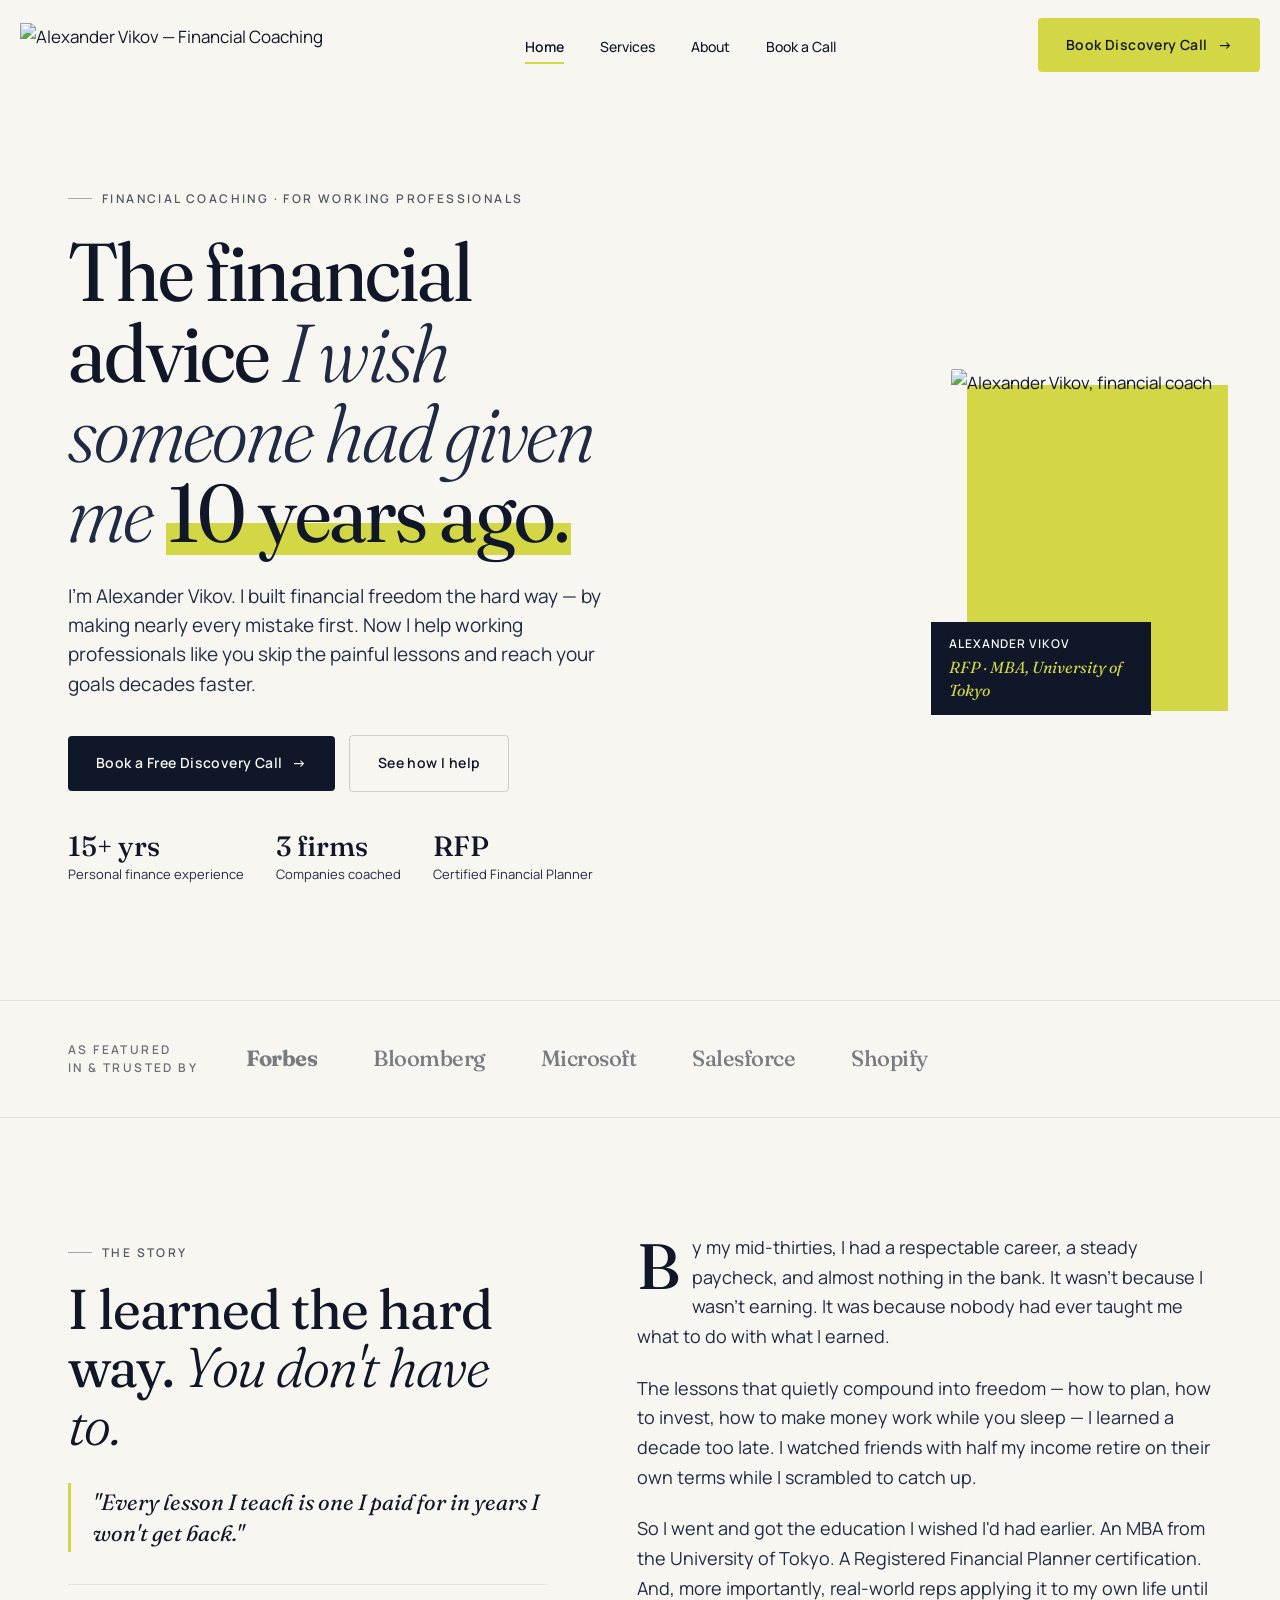
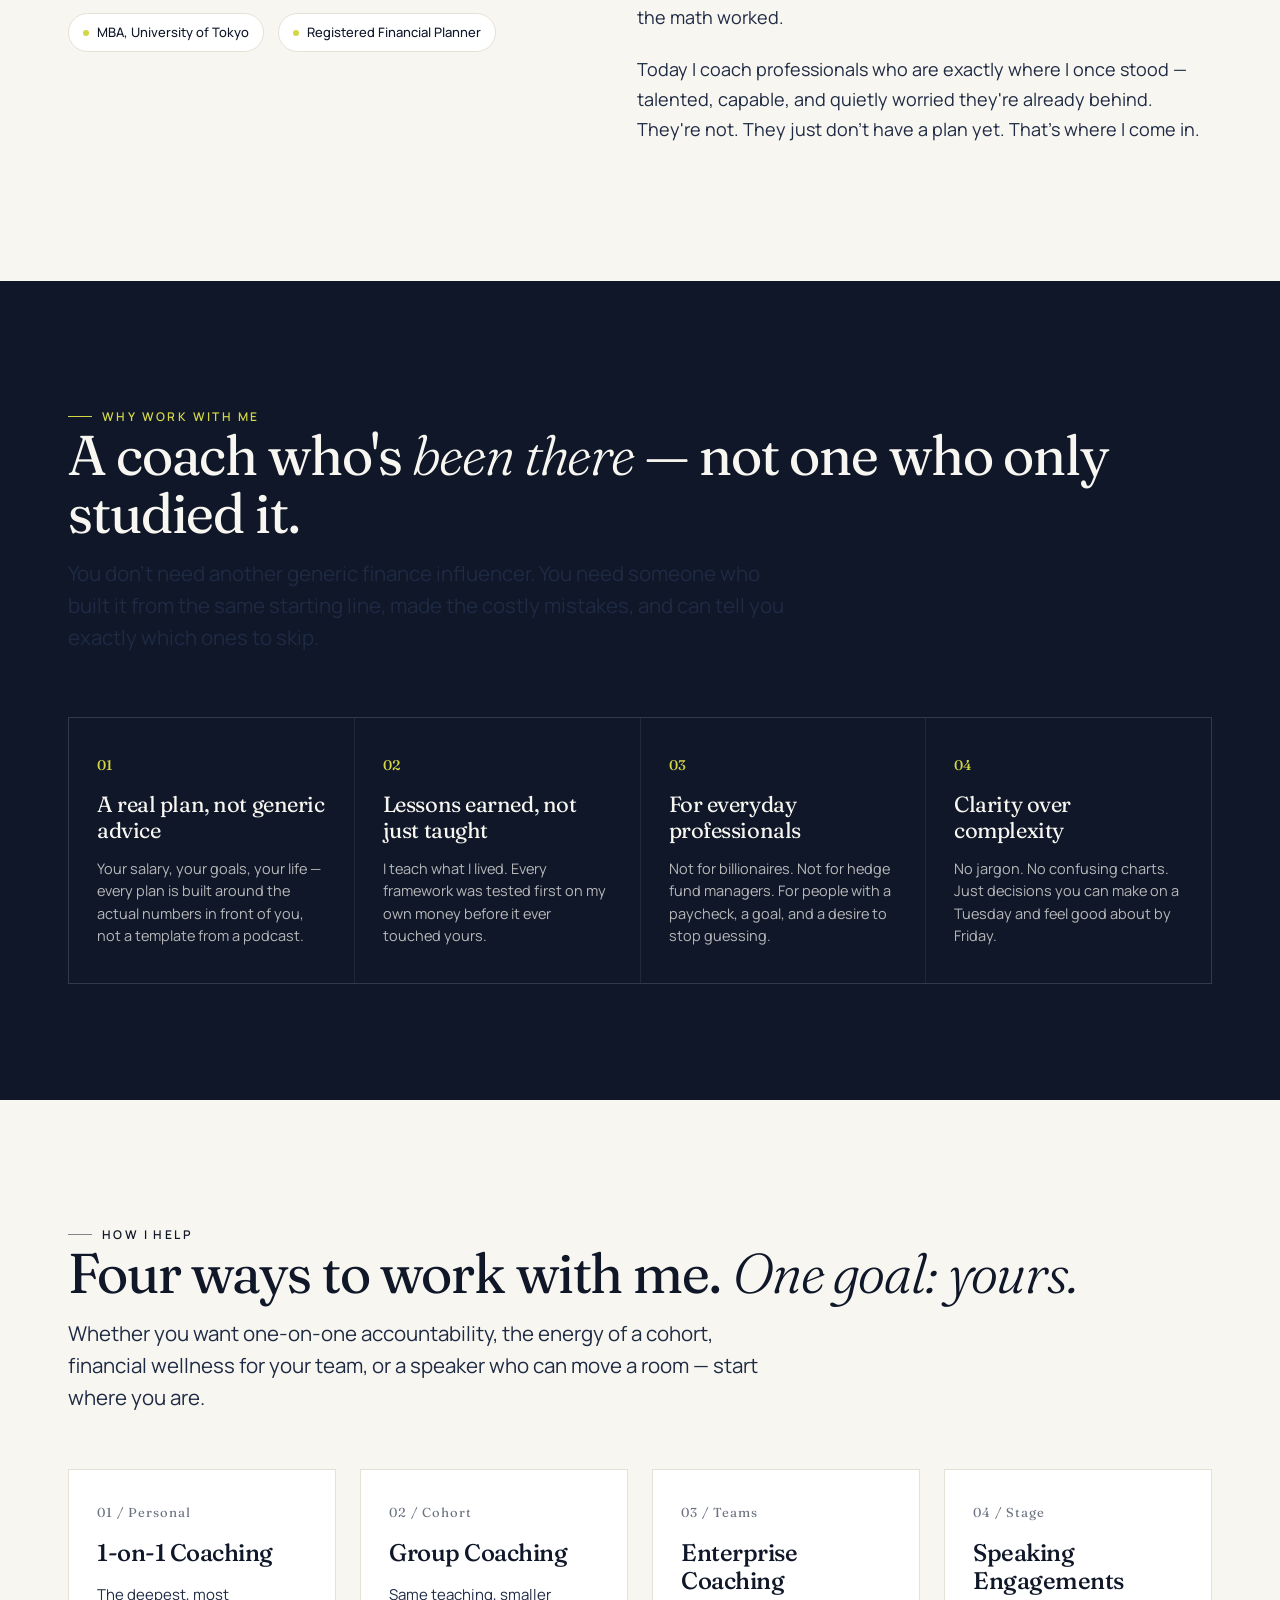
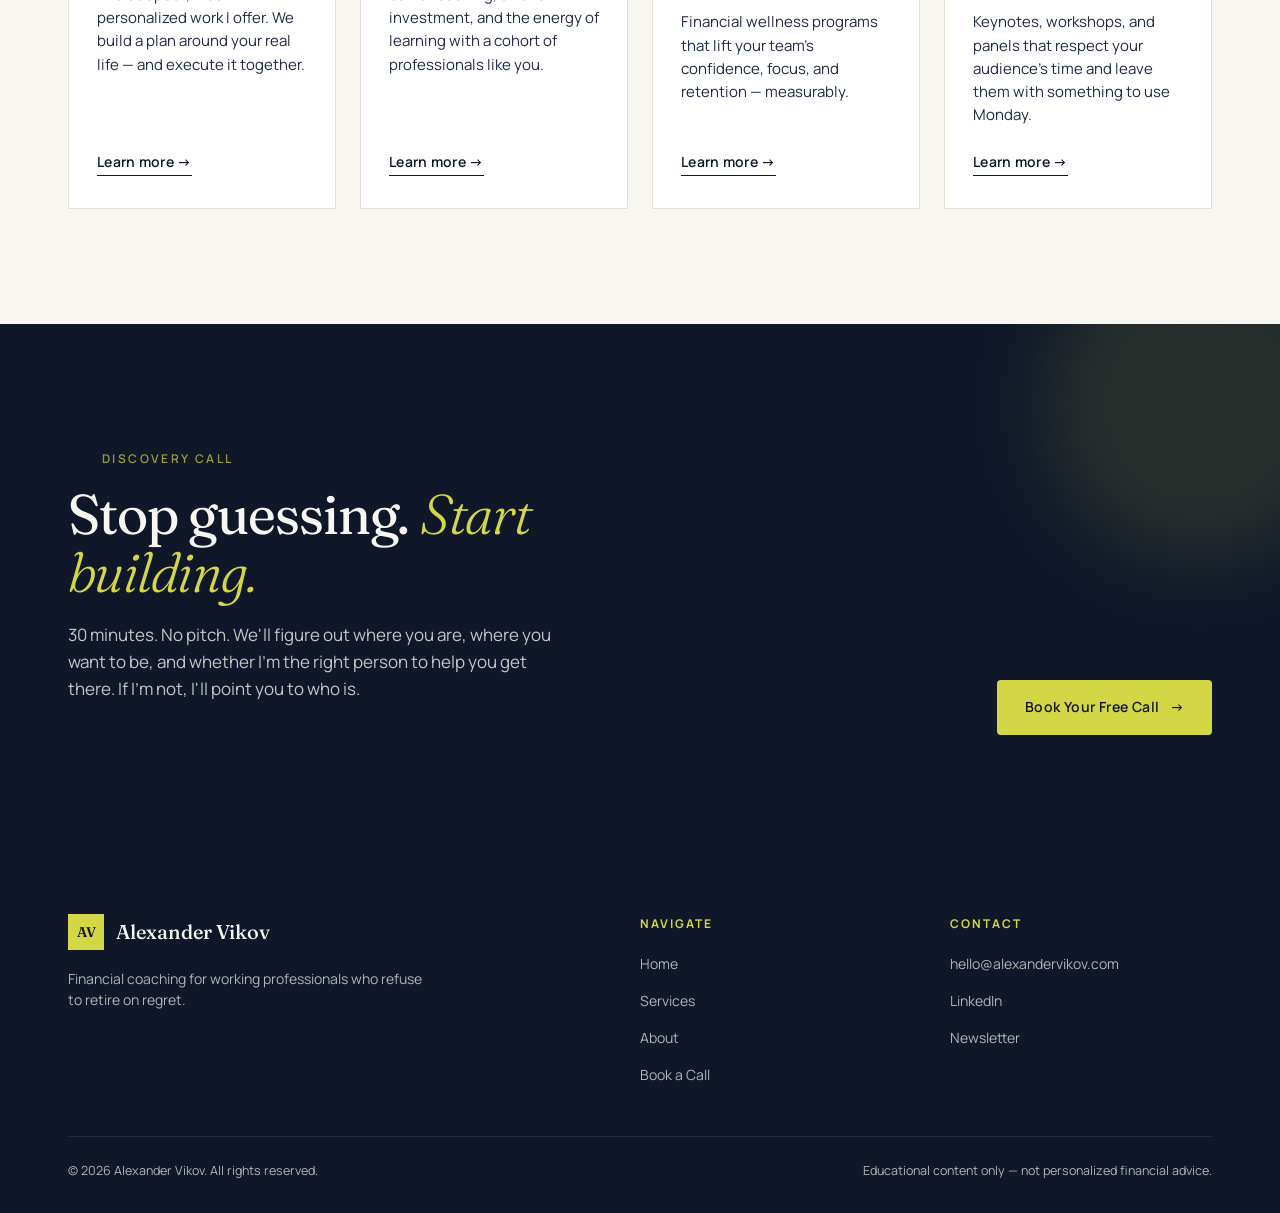
==== index.html @ a81d5850 "Added files in the repo through upload" ====
<!DOCTYPE html>
<html lang="en">
<head>
<meta charset="UTF-8" />
<meta name="viewport" content="width=device-width, initial-scale=1.0" />
<title>Alexander Vikov — Financial Coaching for Working Professionals</title>
<meta name="description" content="The financial advice you wish someone had given you 10 years ago. I help working professionals stop guessing and start building real financial freedom." />

<!-- Fonts: Fraunces (display) + Manrope (body) — distinctive, not Inter -->
<link rel="preconnect" href="https://fonts.googleapis.com" />
<link rel="preconnect" href="https://fonts.gstatic.com" crossorigin />
<link href="https://fonts.googleapis.com/css2?family=Fraunces:ital,opsz,wght,SOFT,WONK@0,9..144,300..700,30..100,0..1;1,9..144,300..700,30..100,0..1&family=Manrope:wght@400;500;600;700&display=swap" rel="stylesheet" />

<link rel="stylesheet" href="styles.css">
<link rel="icon" href="assets/logo.svg" type="image/svg+xml" />
</head>
<body>

<!-- ===================== NAV ===================== -->
<header class="nav">
  <div class="container nav-inner">
    <a href="index.html" aria-label="Alexander Vikov — Home">
      <img src="assets/logo.svg" alt="Alexander Vikov — Financial Coaching" class="nav-logo" />
    </a>
    <nav>
      <ul class="nav-links" id="nav-links">
        <li><a href="index.html">Home</a></li>
        <li><a href="services.html">Services</a></li>
        <li><a href="index.html#story">About</a></li>
        <li><a href="booking.html">Book a Call</a></li>
      </ul>
    </nav>
    <div class="nav-cta">
      <a href="booking.html" class="btn btn-lime">Book Discovery Call <span class="btn-arrow">→</span></a>
      <button class="nav-toggle btn-toggle" aria-label="Toggle menu" aria-expanded="false" aria-controls="nav-links">
        <span></span><span></span><span></span>
      </button>
    </div>
  </div>
</header>

<!-- ===================== HERO ===================== -->
<section class="hero">
  <div class="container">
    <div class="hero-grid">
      <div class="hero-text reveal">
        <span class="eyebrow hero-eyebrow">Financial Coaching · For Working Professionals</span>
        <h1 class="hero-headline">
          The financial advice <em>I wish someone had given me</em> <span class="highlight">10&nbsp;years ago.</span>
        </h1>
        <p class="hero-sub">
          I'm Alexander Vikov. I built financial freedom the hard way — by making nearly every mistake first. Now I help working professionals like you skip the painful lessons and reach your goals decades faster.
        </p>
        <div class="hero-actions">
          <a href="booking.html" class="btn btn-primary">Book a Free Discovery Call <span class="btn-arrow">→</span></a>
          <a href="services.html" class="btn btn-ghost">See how I help</a>
        </div>
        <div class="hero-meta">
          <div><strong>15+ yrs</strong>Personal finance experience</div>
          <div><strong>3 firms</strong>Companies coached</div>
          <div><strong>RFP</strong>Certified Financial Planner</div>
        </div>
      </div>

      <div class="hero-photo-wrap reveal">
        <img class="hero-photo"
             src="https://images.unsplash.com/photo-1560250097-0b93528c311a?auto=format&fit=crop&w=900&q=80"
             alt="Alexander Vikov, financial coach"
             loading="eager"
             onerror="this.onerror=null;this.src='https://images.unsplash.com/photo-1507003211169-0a1dd7228f2d?auto=format&fit=crop&w=900&q=80'" />
        <div class="hero-photo-tag">
          Alexander Vikov
          <em>RFP · MBA, University of Tokyo</em>
        </div>
      </div>
    </div>
  </div>
</section>

<!-- ===================== AS FEATURED IN ===================== -->
<section class="featured" aria-label="Featured in and trusted by">
  <div class="container featured-inner">
    <div class="featured-label">As featured<br/>in &amp; trusted by</div>
    <div class="featured-logos">
      <span class="featured-logo bold">Forbes</span>
      <span class="featured-logo">Bloomberg</span>
      <span class="featured-logo">Microsoft</span>
      <span class="featured-logo">Salesforce</span>
      <span class="featured-logo">Shopify</span>
    </div>
  </div>
</section>

<!-- ===================== STORY ===================== -->
<section class="story" id="story">
  <div class="container story-grid">
    <aside class="story-aside reveal">
      <span class="eyebrow">The Story</span>
      <h2>I learned the hard way. <em class="italic-accent">You don't have to.</em></h2>
      <blockquote class="pull-quote">
        "Every lesson I teach is one I paid for in years I won't get back."
      </blockquote>
      <div class="credentials">
        <span class="cred-pill">MBA, University of Tokyo</span>
        <span class="cred-pill">Registered Financial Planner</span>
      </div>
    </aside>

    <div class="story-body reveal">
      <p>
        By my mid-thirties, I had a respectable career, a steady paycheck, and almost nothing in the bank. It wasn't because I wasn't earning. It was because nobody had ever taught me what to do with what I earned.
      </p>
      <p>
        The lessons that quietly compound into freedom — how to plan, how to invest, how to make money work while you sleep — I learned a decade too late. I watched friends with half my income retire on their own terms while I scrambled to catch up.
      </p>
      <p>
        So I went and got the education I wished I'd had earlier. An MBA from the University of Tokyo. A Registered Financial Planner certification. And, more importantly, real-world reps applying it to my own life until the math worked.
      </p>
      <p>
        Today I coach professionals who are exactly where I once stood — talented, capable, and quietly worried they're already behind. They're not. They just don't have a plan yet. That's where I come in.
      </p>
    </div>
  </div>
</section>

<!-- ===================== VALUE PILLARS ===================== -->
<section class="pillars">
  <div class="container">
    <span class="eyebrow reveal">Why work with me</span>
    <h2 class="reveal">A coach who's <em class="italic-accent">been there</em> — not one who only studied it.</h2>
    <p class="lead pillars-intro reveal">
      You don't need another generic finance influencer. You need someone who built it from the same starting line, made the costly mistakes, and can tell you exactly which ones to skip.
    </p>

    <div class="pillars-grid reveal">
      <div class="pillar">
        <span class="pillar-num">01</span>
        <h4>A real plan, not generic advice</h4>
        <p>Your salary, your goals, your life — every plan is built around the actual numbers in front of you, not a template from a podcast.</p>
      </div>
      <div class="pillar">
        <span class="pillar-num">02</span>
        <h4>Lessons earned, not just taught</h4>
        <p>I teach what I lived. Every framework was tested first on my own money before it ever touched yours.</p>
      </div>
      <div class="pillar">
        <span class="pillar-num">03</span>
        <h4>For everyday professionals</h4>
        <p>Not for billionaires. Not for hedge fund managers. For people with a paycheck, a goal, and a desire to stop guessing.</p>
      </div>
      <div class="pillar">
        <span class="pillar-num">04</span>
        <h4>Clarity over complexity</h4>
        <p>No jargon. No confusing charts. Just decisions you can make on a Tuesday and feel good about by Friday.</p>
      </div>
    </div>
  </div>
</section>

<!-- ===================== SERVICES PREVIEW ===================== -->
<section class="services-preview">
  <div class="container">
    <span class="eyebrow reveal">How I help</span>
    <h2 class="reveal">Four ways to work with me. <em class="italic-accent">One goal: yours.</em></h2>
    <p class="lead services-preview-intro reveal">
      Whether you want one-on-one accountability, the energy of a cohort, financial wellness for your team, or a speaker who can move a room — start where you are.
    </p>

    <div class="svc-grid">
      <article class="svc-card reveal">
        <span class="svc-card-num">01 / Personal</span>
        <h3>1-on-1 Coaching</h3>
        <p>The deepest, most personalized work I offer. We build a plan around your real life — and execute it together.</p>
        <a href="services.html#one-on-one" class="text-link">Learn more →</a>
      </article>
      <article class="svc-card reveal">
        <span class="svc-card-num">02 / Cohort</span>
        <h3>Group Coaching</h3>
        <p>Same teaching, smaller investment, and the energy of learning with a cohort of professionals like you.</p>
        <a href="services.html#group" class="text-link">Learn more →</a>
      </article>
      <article class="svc-card reveal">
        <span class="svc-card-num">03 / Teams</span>
        <h3>Enterprise Coaching</h3>
        <p>Financial wellness programs that lift your team's confidence, focus, and retention — measurably.</p>
        <a href="services.html#enterprise" class="text-link">Learn more →</a>
      </article>
      <article class="svc-card reveal">
        <span class="svc-card-num">04 / Stage</span>
        <h3>Speaking Engagements</h3>
        <p>Keynotes, workshops, and panels that respect your audience's time and leave them with something to use Monday.</p>
        <a href="services.html#speaking" class="text-link">Learn more →</a>
      </article>
    </div>
  </div>
</section>

<!-- ===================== FINAL CTA ===================== -->
<section class="cta-band">
  <div class="container cta-band-inner reveal">
    <div>
      <span class="eyebrow" style="color: var(--color-lime);">Discovery Call</span>
      <h2 style="margin-top: 16px;">Stop guessing. <em>Start building.</em></h2>
      <p>30 minutes. No pitch. We'll figure out where you are, where you want to be, and whether I'm the right person to help you get there. If I'm not, I'll point you to who is.</p>
    </div>
    <div class="cta-band-actions">
      <a href="booking.html" class="btn btn-lime">Book Your Free Call <span class="btn-arrow">→</span></a>
    </div>
  </div>
</section>

<!-- ===================== FOOTER ===================== -->
<footer class="footer">
  <div class="container">
    <div class="footer-grid">
      <div class="footer-brand">
        <div class="footer-logo">
          <span class="mark">AV</span>
          Alexander Vikov
        </div>
        <p>Financial coaching for working professionals who refuse to retire on regret.</p>
      </div>
      <div>
        <h5>Navigate</h5>
        <ul>
          <li><a href="index.html">Home</a></li>
          <li><a href="services.html">Services</a></li>
          <li><a href="index.html#story">About</a></li>
          <li><a href="booking.html">Book a Call</a></li>
        </ul>
      </div>
      <div>
        <h5>Contact</h5>
        <ul>
          <li><a href="mailto:hello@alexandervikov.com">hello@alexandervikov.com</a></li>
          <li><a href="#">LinkedIn</a></li>
          <li><a href="#">Newsletter</a></li>
        </ul>
      </div>
    </div>
    <div class="footer-base">
      <span>© 2026 Alexander Vikov. All rights reserved.</span>
      <span>Educational content only — not personalized financial advice.</span>
    </div>
  </div>
</footer>

<script src="script.js" defer></script>
</body>
</html>
---- styles.css ----
/* =========================================================
   ALEXANDER VIKOV — Financial Coaching
   Editorial finance journal aesthetic
   Palette: lime accent (#D3D645), deep navy (#0F1729), warm cream (#F8F6F0)
   Typography: Fraunces (display serif) + Manrope (body sans)
   ========================================================= */

:root {
  --color-lime: #D3D645;
  --color-lime-dim: #B8BB3A;
  --color-navy: #0F1729;
  --color-navy-soft: #1F2A44;
  --color-cream: #F8F6F0;
  --color-cream-dark: #EFEBE0;
  --color-white: #FFFFFF;
  --color-gray: #6B7280;
  --color-gray-light: #D1D5DB;
  --color-line: #E5E1D5;

  --font-display: 'Fraunces', 'Cormorant Garamond', Georgia, serif;
  --font-body: 'Manrope', system-ui, -apple-system, sans-serif;

  --max-width: 1240px;
  --gutter: clamp(20px, 4vw, 48px);

  --radius-sm: 4px;
  --radius-md: 8px;

  --shadow-soft: 0 1px 2px rgba(15,23,41,0.04), 0 12px 32px -12px rgba(15,23,41,0.10);
  --shadow-lift: 0 1px 2px rgba(15,23,41,0.06), 0 24px 48px -16px rgba(15,23,41,0.18);
}

* { box-sizing: border-box; margin: 0; padding: 0; }

html { scroll-behavior: smooth; -webkit-text-size-adjust: 100%; }

body {
  font-family: var(--font-body);
  background: var(--color-cream);
  color: var(--color-navy);
  font-size: 17px;
  line-height: 1.6;
  font-weight: 400;
  -webkit-font-smoothing: antialiased;
  -moz-osx-font-smoothing: grayscale;
  overflow-x: hidden;
}

img, svg { display: block; max-width: 100%; height: auto; }

a { color: inherit; text-decoration: none; }

button { font-family: inherit; cursor: pointer; border: none; background: none; }

/* ----- Typography utilities ----- */

.eyebrow {
  font-family: var(--font-body);
  font-size: 12px;
  font-weight: 600;
  letter-spacing: 2.4px;
  text-transform: uppercase;
  color: var(--color-navy);
  opacity: 0.7;
  display: inline-flex;
  align-items: center;
  gap: 10px;
}
.eyebrow::before {
  content: '';
  width: 24px;
  height: 1px;
  background: var(--color-navy);
  opacity: 0.5;
}

h1, h2, h3, h4 {
  font-family: var(--font-display);
  font-weight: 400;
  letter-spacing: -0.02em;
  line-height: 1.05;
  color: var(--color-navy);
  font-variation-settings: "SOFT" 30, "WONK" 0;
}

h1 { font-size: clamp(40px, 6.4vw, 86px); line-height: 0.98; }
h2 { font-size: clamp(32px, 4.8vw, 56px); line-height: 1.04; }
h3 { font-size: clamp(22px, 2.4vw, 30px); line-height: 1.15; }
h4 { font-size: 19px; line-height: 1.25; }

.italic-accent { font-style: italic; font-weight: 300; }

p.lead {
  font-size: clamp(17px, 1.6vw, 21px);
  line-height: 1.55;
  color: var(--color-navy-soft);
  max-width: 60ch;
}

/* Highlight = lime underline (hand-drawn feel) */
.highlight {
  background-image: linear-gradient(transparent 60%, var(--color-lime) 60%, var(--color-lime) 92%, transparent 92%);
  padding: 0 2px;
}

/* ----- Layout ----- */

.container {
  width: 100%;
  max-width: var(--max-width);
  margin: 0 auto;
  padding: 0 var(--gutter);
}

section { padding: clamp(64px, 9vw, 120px) 0; }

/* ----- Buttons ----- */

.btn {
  display: inline-flex;
  align-items: center;
  gap: 10px;
  padding: 16px 28px;
  font-family: var(--font-body);
  font-size: 14px;
  font-weight: 600;
  letter-spacing: 0.4px;
  border-radius: var(--radius-sm);
  transition: transform 0.18s ease, background 0.18s ease, color 0.18s ease, box-shadow 0.18s ease;
  white-space: nowrap;
}
.btn:hover { transform: translateY(-2px); }
.btn:active { transform: translateY(0); }

.btn-primary {
  background: var(--color-navy);
  color: var(--color-cream);
}
.btn-primary:hover {
  background: var(--color-navy-soft);
  box-shadow: var(--shadow-lift);
}

.btn-lime {
  background: var(--color-lime);
  color: var(--color-navy);
}
.btn-lime:hover { background: var(--color-lime-dim); box-shadow: var(--shadow-lift); }

.btn-ghost {
  background: transparent;
  color: var(--color-navy);
  border: 1px solid rgba(15,23,41,0.18);
}
.btn-ghost:hover { background: var(--color-navy); color: var(--color-cream); border-color: var(--color-navy); }

.btn-arrow { transition: transform 0.18s ease; }
.btn:hover .btn-arrow { transform: translateX(4px); }

.text-link {
  display: inline-flex;
  align-items: center;
  gap: 6px;
  font-weight: 600;
  font-size: 14px;
  letter-spacing: 0.3px;
  border-bottom: 1px solid var(--color-navy);
  padding-bottom: 2px;
  transition: gap 0.18s ease;
}
.text-link:hover { gap: 12px; }

/* ===========================
   NAVIGATION
   =========================== */

.nav {
  position: sticky;
  top: 0;
  z-index: 50;
  background: rgba(248, 246, 240, 0.86);
  backdrop-filter: saturate(140%) blur(12px);
  -webkit-backdrop-filter: saturate(140%) blur(12px);
  border-bottom: 1px solid transparent;
  transition: border-color 0.2s ease, background 0.2s ease;
}
.nav.is-scrolled { border-bottom-color: var(--color-line); }

.nav-inner {
  display: flex;
  align-items: center;
  justify-content: space-between;
  padding: 18px 0;
}

.nav-logo { height: 44px; width: auto; }

.nav-links {
  display: flex;
  align-items: center;
  gap: 36px;
  list-style: none;
}
.nav-links a {
  font-size: 14px;
  font-weight: 500;
  position: relative;
  padding: 6px 0;
  transition: color 0.18s ease;
}
.nav-links a::after {
  content: '';
  position: absolute;
  left: 0; bottom: -2px;
  width: 0; height: 2px;
  background: var(--color-lime);
  transition: width 0.2s ease;
}
.nav-links a:hover::after, .nav-links a.is-active::after { width: 100%; }
.nav-links a.is-active { font-weight: 600; }

.nav-cta { display: flex; align-items: center; gap: 16px; }

.nav-toggle {
  display: none;
  width: 40px; height: 40px;
  flex-direction: column;
  justify-content: center;
  align-items: center;
  gap: 5px;
}
.nav-toggle span {
  display: block;
  width: 22px; height: 2px;
  background: var(--color-navy);
  transition: transform 0.2s ease, opacity 0.2s ease;
}
.nav-toggle[aria-expanded="true"] span:nth-child(1) { transform: translateY(7px) rotate(45deg); }
.nav-toggle[aria-expanded="true"] span:nth-child(2) { opacity: 0; }
.nav-toggle[aria-expanded="true"] span:nth-child(3) { transform: translateY(-7px) rotate(-45deg); }

@media (max-width: 880px) {
  .nav-links {
    position: absolute;
    top: 100%; left: 0; right: 0;
    flex-direction: column;
    background: var(--color-cream);
    padding: 24px var(--gutter);
    gap: 20px;
    border-bottom: 1px solid var(--color-line);
    transform: translateY(-12px);
    opacity: 0;
    pointer-events: none;
    transition: transform 0.2s ease, opacity 0.2s ease;
  }
  .nav-links.is-open {
    transform: translateY(0);
    opacity: 1;
    pointer-events: auto;
  }
  .nav-toggle { display: flex; }
  .nav-cta .btn:not(.btn-toggle) { display: none; }
}

/* ===========================
   HERO (homepage)
   =========================== */

.hero {
  padding-top: clamp(48px, 7vw, 88px);
  padding-bottom: clamp(64px, 9vw, 120px);
  position: relative;
  overflow: hidden;
}

.hero-grid {
  display: grid;
  grid-template-columns: 1.15fr 1fr;
  gap: clamp(40px, 6vw, 80px);
  align-items: center;
}
@media (max-width: 880px) { .hero-grid { grid-template-columns: 1fr; } }

.hero-eyebrow { margin-bottom: 24px; }

.hero-headline {
  margin-bottom: 28px;
}

.hero-headline em {
  font-style: italic;
  font-weight: 300;
  color: var(--color-navy-soft);
}

.hero-sub {
  font-size: clamp(17px, 1.5vw, 19px);
  color: var(--color-navy-soft);
  max-width: 56ch;
  margin-bottom: 36px;
  line-height: 1.55;
}

.hero-actions { display: flex; flex-wrap: wrap; gap: 14px; align-items: center; }

.hero-meta {
  margin-top: 40px;
  display: flex;
  gap: 32px;
  flex-wrap: wrap;
  font-size: 13px;
  color: var(--color-navy-soft);
}
.hero-meta div strong {
  display: block;
  font-family: var(--font-display);
  font-size: 28px;
  font-weight: 500;
  color: var(--color-navy);
  line-height: 1;
  margin-bottom: 4px;
}

/* Hero photo with editorial frame */
.hero-photo-wrap {
  position: relative;
  aspect-ratio: 4 / 5;
  max-width: 460px;
  margin-left: auto;
}
.hero-photo {
  width: 100%; height: 100%;
  object-fit: cover;
  border-radius: 2px;
  position: relative;
  z-index: 2;
  filter: contrast(1.02) saturate(0.95);
}
.hero-photo-wrap::before {
  content: '';
  position: absolute;
  inset: 16px -16px -16px 16px;
  background: var(--color-lime);
  z-index: 1;
}
.hero-photo-tag {
  position: absolute;
  z-index: 3;
  bottom: -20px; left: -20px;
  background: var(--color-navy);
  color: var(--color-cream);
  padding: 14px 18px;
  font-size: 12px;
  letter-spacing: 1px;
  text-transform: uppercase;
  font-weight: 600;
  max-width: 220px;
  line-height: 1.4;
}
.hero-photo-tag em {
  display: block;
  font-family: var(--font-display);
  font-style: italic;
  font-size: 16px;
  letter-spacing: 0;
  text-transform: none;
  font-weight: 400;
  margin-top: 4px;
  color: var(--color-lime);
}
@media (max-width: 880px) { .hero-photo-wrap { max-width: 100%; margin-left: 0; } }

/* ===========================
   AS FEATURED IN strip
   =========================== */

.featured {
  padding: 40px 0;
  border-top: 1px solid var(--color-line);
  border-bottom: 1px solid var(--color-line);
  background: var(--color-cream);
}
.featured-inner {
  display: grid;
  grid-template-columns: auto 1fr;
  gap: 48px;
  align-items: center;
}
@media (max-width: 720px) {
  .featured-inner { grid-template-columns: 1fr; gap: 20px; text-align: center; }
}
.featured-label {
  font-size: 12px;
  font-weight: 600;
  letter-spacing: 2.4px;
  text-transform: uppercase;
  color: var(--color-navy);
  opacity: 0.6;
  max-width: 140px;
  line-height: 1.5;
}
.featured-logos {
  display: flex;
  flex-wrap: wrap;
  gap: clamp(28px, 5vw, 56px);
  align-items: center;
  justify-content: flex-start;
}
@media (max-width: 720px) { .featured-logos { justify-content: center; } }
.featured-logo {
  font-family: var(--font-display);
  font-weight: 500;
  font-size: 22px;
  letter-spacing: -0.5px;
  color: var(--color-navy);
  opacity: 0.55;
  transition: opacity 0.2s ease;
}
.featured-logo:hover { opacity: 1; }
.featured-logo.bold { font-weight: 700; }

/* ===========================
   STORY
   =========================== */

.story {
  background: var(--color-cream);
  position: relative;
}
.story-grid {
  display: grid;
  grid-template-columns: 1fr 1.2fr;
  gap: clamp(40px, 7vw, 96px);
  align-items: start;
}
@media (max-width: 880px) { .story-grid { grid-template-columns: 1fr; } }

.story-aside { position: sticky; top: 110px; }
@media (max-width: 880px) { .story-aside { position: static; } }

.story-aside h2 { margin: 18px 0 24px; }

.pull-quote {
  border-left: 3px solid var(--color-lime);
  padding: 4px 0 4px 22px;
  margin-top: 28px;
  font-family: var(--font-display);
  font-style: italic;
  font-size: 22px;
  line-height: 1.4;
  color: var(--color-navy);
  font-weight: 400;
}

.story-body p {
  font-size: 18px;
  line-height: 1.65;
  color: var(--color-navy-soft);
  margin-bottom: 22px;
}
.story-body p:first-child::first-letter {
  font-family: var(--font-display);
  font-size: 64px;
  font-weight: 500;
  float: left;
  line-height: 0.85;
  margin: 6px 12px 0 0;
  color: var(--color-navy);
}

.credentials {
  display: flex;
  flex-wrap: wrap;
  gap: 14px;
  margin-top: 32px;
  padding-top: 28px;
  border-top: 1px solid var(--color-line);
}
.cred-pill {
  display: inline-flex;
  align-items: center;
  gap: 8px;
  padding: 8px 14px;
  border: 1px solid var(--color-line);
  border-radius: 999px;
  font-size: 13px;
  font-weight: 500;
  background: var(--color-white);
}
.cred-pill::before {
  content: '';
  width: 6px; height: 6px;
  background: var(--color-lime);
  border-radius: 50%;
}

/* ===========================
   VALUE PILLARS
   =========================== */

.pillars {
  background: var(--color-navy);
  color: var(--color-cream);
}
.pillars h2 { color: var(--color-cream); margin-bottom: 16px; }
.pillars .eyebrow { color: var(--color-lime); opacity: 1; }
.pillars .eyebrow::before { background: var(--color-lime); opacity: 1; }
.pillars-intro { margin-bottom: 64px; max-width: 60ch; opacity: 0.8; }

.pillars-grid {
  display: grid;
  grid-template-columns: repeat(auto-fit, minmax(240px, 1fr));
  gap: 1px;
  background: rgba(255,255,255,0.08);
  border: 1px solid rgba(255,255,255,0.08);
}
.pillar {
  padding: 36px 28px;
  background: var(--color-navy);
  display: flex;
  flex-direction: column;
  gap: 14px;
  transition: background 0.2s ease;
}
.pillar:hover { background: var(--color-navy-soft); }
.pillar-num {
  font-family: var(--font-display);
  font-size: 14px;
  color: var(--color-lime);
  font-weight: 500;
}
.pillar h4 {
  color: var(--color-cream);
  font-family: var(--font-display);
  font-size: 22px;
  font-weight: 400;
  line-height: 1.2;
}
.pillar p {
  font-size: 14.5px;
  line-height: 1.55;
  color: rgba(248,246,240,0.72);
}

/* ===========================
   SERVICES PREVIEW (homepage)
   =========================== */

.services-preview h2 { margin-bottom: 16px; }
.services-preview-intro { margin-bottom: 56px; max-width: 56ch; }

.svc-grid {
  display: grid;
  grid-template-columns: repeat(auto-fit, minmax(260px, 1fr));
  gap: 24px;
}

.svc-card {
  background: var(--color-white);
  border: 1px solid var(--color-line);
  padding: 32px 28px;
  display: flex;
  flex-direction: column;
  gap: 16px;
  transition: transform 0.22s ease, box-shadow 0.22s ease, border-color 0.22s ease;
  position: relative;
  overflow: hidden;
}
.svc-card::before {
  content: '';
  position: absolute;
  top: 0; left: 0;
  width: 0; height: 3px;
  background: var(--color-lime);
  transition: width 0.3s ease;
}
.svc-card:hover {
  transform: translateY(-6px);
  box-shadow: var(--shadow-lift);
  border-color: transparent;
}
.svc-card:hover::before { width: 100%; }

.svc-card-num {
  font-family: var(--font-display);
  font-size: 13px;
  color: var(--color-gray);
  letter-spacing: 1px;
}
.svc-card h3 { font-size: 24px; font-weight: 500; }
.svc-card p {
  color: var(--color-navy-soft);
  font-size: 15px;
  line-height: 1.55;
  flex-grow: 1;
}
.svc-card .text-link { margin-top: 8px; align-self: flex-start; }

/* Services PAGE (detailed) */

.services-hero {
  padding: clamp(72px, 8vw, 110px) 0 clamp(48px, 6vw, 72px);
}
.services-hero h1 {
  max-width: 14ch;
  margin: 24px 0 28px;
}
.services-hero p { max-width: 60ch; }

.svc-detail {
  border-top: 1px solid var(--color-line);
  padding: clamp(56px, 7vw, 88px) 0;
}
.svc-detail-grid {
  display: grid;
  grid-template-columns: 80px 1fr 1.2fr;
  gap: clamp(24px, 4vw, 56px);
  align-items: start;
}
@media (max-width: 880px) {
  .svc-detail-grid { grid-template-columns: 1fr; gap: 24px; }
}
.svc-detail-num {
  font-family: var(--font-display);
  font-size: 48px;
  font-weight: 400;
  color: var(--color-lime);
  line-height: 1;
}
.svc-detail-title {
  font-family: var(--font-display);
  font-size: clamp(28px, 3.6vw, 42px);
  line-height: 1.05;
  font-weight: 400;
  margin-bottom: 12px;
}
.svc-detail-tag {
  display: inline-block;
  font-size: 12px;
  font-weight: 600;
  letter-spacing: 1.6px;
  text-transform: uppercase;
  color: var(--color-navy-soft);
  opacity: 0.7;
  margin-bottom: 18px;
}
.svc-detail-body p {
  font-size: 17px;
  line-height: 1.6;
  color: var(--color-navy-soft);
  margin-bottom: 24px;
}
.svc-detail-list {
  list-style: none;
  margin-bottom: 28px;
}
.svc-detail-list li {
  padding: 14px 0;
  border-bottom: 1px solid var(--color-line);
  display: grid;
  grid-template-columns: 24px 1fr;
  gap: 14px;
  font-size: 15px;
  color: var(--color-navy);
}
.svc-detail-list li::before {
  content: '→';
  color: var(--color-lime-dim);
  font-weight: 600;
}

/* ===========================
   FINAL CTA BAND
   =========================== */

.cta-band {
  background: var(--color-navy);
  color: var(--color-cream);
  position: relative;
  overflow: hidden;
}
.cta-band::before {
  content: '';
  position: absolute;
  top: -80px; right: -80px;
  width: 320px; height: 320px;
  background: var(--color-lime);
  opacity: 0.12;
  border-radius: 50%;
  filter: blur(40px);
}
.cta-band-inner {
  position: relative;
  z-index: 1;
  display: grid;
  grid-template-columns: 1.4fr 1fr;
  gap: 48px;
  align-items: end;
}
@media (max-width: 720px) { .cta-band-inner { grid-template-columns: 1fr; } }

.cta-band h2 { color: var(--color-cream); max-width: 14ch; }
.cta-band h2 em { color: var(--color-lime); font-style: italic; font-weight: 300; }
.cta-band p {
  color: rgba(248,246,240,0.78);
  font-size: 17px;
  margin: 20px 0 32px;
  max-width: 50ch;
}
.cta-band-actions { display: flex; flex-wrap: wrap; gap: 14px; justify-self: end; }
@media (max-width: 720px) { .cta-band-actions { justify-self: start; } }

/* ===========================
   BOOKING PAGE
   =========================== */

.booking-hero {
  padding: clamp(64px, 8vw, 96px) 0 clamp(40px, 5vw, 64px);
  text-align: left;
}
.booking-hero h1 {
  max-width: 16ch;
  margin: 24px 0 24px;
}
.booking-hero p { max-width: 60ch; font-size: 19px; color: var(--color-navy-soft); }

.booking-section {
  padding: clamp(40px, 5vw, 72px) 0 clamp(72px, 9vw, 120px);
}

.booking-grid {
  display: grid;
  grid-template-columns: 1.6fr 1fr;
  gap: clamp(40px, 6vw, 80px);
  align-items: start;
}
@media (max-width: 980px) { .booking-grid { grid-template-columns: 1fr; } }

/* Form */
.form {
  background: var(--color-white);
  padding: clamp(28px, 4vw, 48px);
  border: 1px solid var(--color-line);
  display: flex;
  flex-direction: column;
  gap: 22px;
}

.form-row { display: grid; grid-template-columns: 1fr 1fr; gap: 16px; }
@media (max-width: 600px) { .form-row { grid-template-columns: 1fr; } }

.field { display: flex; flex-direction: column; gap: 8px; }

.field label {
  font-size: 13px;
  font-weight: 600;
  letter-spacing: 0.3px;
  color: var(--color-navy);
}
.field label .req { color: var(--color-lime-dim); margin-left: 2px; }
.field label .opt {
  color: var(--color-gray);
  font-weight: 400;
  font-size: 12px;
  margin-left: 6px;
}

.field input,
.field textarea,
.field select {
  font-family: var(--font-body);
  font-size: 15px;
  padding: 13px 14px;
  border: 1px solid var(--color-line);
  background: var(--color-cream);
  color: var(--color-navy);
  border-radius: var(--radius-sm);
  transition: border-color 0.18s ease, background 0.18s ease, box-shadow 0.18s ease;
  width: 100%;
}
.field textarea { min-height: 110px; resize: vertical; line-height: 1.55; }
.field select { appearance: none; background-image: url("data:image/svg+xml;utf8,<svg xmlns='http://www.w3.org/2000/svg' viewBox='0 0 12 8'><path fill='%230F1729' d='M6 8 0 0h12z'/></svg>"); background-repeat: no-repeat; background-position: right 14px center; background-size: 10px; padding-right: 36px; }
.field input:focus,
.field textarea:focus,
.field select:focus {
  outline: none;
  border-color: var(--color-navy);
  background: var(--color-white);
  box-shadow: 0 0 0 4px rgba(211, 214, 69, 0.25);
}
.field .error-msg {
  font-size: 12.5px;
  color: #B23A48;
  display: none;
  font-weight: 500;
}
.field.has-error .error-msg { display: block; }
.field.has-error input,
.field.has-error textarea,
.field.has-error select { border-color: #B23A48; }

.form-submit {
  display: flex;
  flex-direction: column;
  gap: 14px;
  margin-top: 8px;
}
.form-submit button { width: 100%; justify-content: center; padding: 18px; font-size: 15px; }
.form-disclaimer {
  font-size: 12.5px;
  color: var(--color-gray);
  line-height: 1.5;
}

.form-success {
  display: none;
  background: var(--color-lime);
  color: var(--color-navy);
  padding: 22px 24px;
  border-radius: var(--radius-md);
  margin-bottom: 24px;
  font-weight: 500;
}
.form-success.is-visible { display: block; }
.form-success strong { font-family: var(--font-display); font-size: 19px; display: block; margin-bottom: 4px; }

/* Booking Aside */
.booking-aside { position: sticky; top: 100px; }
@media (max-width: 980px) { .booking-aside { position: static; } }

.aside-card {
  background: var(--color-navy);
  color: var(--color-cream);
  padding: 32px 28px;
  margin-bottom: 24px;
}
.aside-card h3 {
  color: var(--color-cream);
  font-size: 20px;
  margin-bottom: 24px;
  font-weight: 500;
}

.expect-list { list-style: none; display: flex; flex-direction: column; gap: 22px; }
.expect-list li {
  display: grid;
  grid-template-columns: 36px 1fr;
  gap: 16px;
  align-items: start;
}
.expect-list li .step {
  width: 32px; height: 32px;
  background: var(--color-lime);
  color: var(--color-navy);
  display: flex;
  align-items: center;
  justify-content: center;
  font-family: var(--font-display);
  font-size: 16px;
  font-weight: 500;
  border-radius: 50%;
}
.expect-list li strong {
  display: block;
  font-family: var(--font-display);
  font-weight: 500;
  font-size: 17px;
  margin-bottom: 2px;
  color: var(--color-cream);
}
.expect-list li span {
  font-size: 14px;
  color: rgba(248,246,240,0.72);
  line-height: 1.5;
}

.testi-card {
  background: var(--color-cream-dark);
  padding: 28px;
  border-left: 3px solid var(--color-lime);
}
.testi-card blockquote {
  font-family: var(--font-display);
  font-style: italic;
  font-size: 18px;
  line-height: 1.5;
  color: var(--color-navy);
  margin-bottom: 16px;
}
.testi-card cite {
  font-style: normal;
  font-size: 13px;
  color: var(--color-navy-soft);
  font-weight: 500;
}

/* ===========================
   FOOTER
   =========================== */

.footer {
  background: var(--color-navy);
  color: rgba(248,246,240,0.7);
  padding: 64px 0 32px;
}
.footer-grid {
  display: grid;
  grid-template-columns: 2fr 1fr 1fr;
  gap: 48px;
  margin-bottom: 48px;
}
@media (max-width: 720px) { .footer-grid { grid-template-columns: 1fr; gap: 32px; } }

.footer-brand p {
  margin-top: 18px;
  font-size: 14px;
  max-width: 40ch;
  line-height: 1.55;
}
.footer h5 {
  font-family: var(--font-body);
  font-size: 12px;
  text-transform: uppercase;
  letter-spacing: 2px;
  color: var(--color-lime);
  margin-bottom: 16px;
  font-weight: 700;
}
.footer ul { list-style: none; display: flex; flex-direction: column; gap: 10px; }
.footer ul a {
  font-size: 14px;
  color: rgba(248,246,240,0.7);
  transition: color 0.18s ease;
}
.footer ul a:hover { color: var(--color-lime); }

.footer-base {
  border-top: 1px solid rgba(255,255,255,0.08);
  padding-top: 24px;
  display: flex;
  justify-content: space-between;
  align-items: center;
  font-size: 12.5px;
  flex-wrap: wrap;
  gap: 12px;
}

.footer-logo {
  display: flex;
  align-items: center;
  gap: 12px;
  font-family: var(--font-display);
  font-size: 20px;
  font-weight: 500;
  color: var(--color-cream);
}
.footer-logo .mark {
  width: 36px; height: 36px;
  background: var(--color-lime);
  display: flex;
  align-items: center;
  justify-content: center;
  color: var(--color-navy);
  font-weight: 600;
  font-size: 14px;
}

/* ===========================
   SCROLL REVEAL ANIMATION
   =========================== */

.reveal {
  opacity: 0;
  transform: translateY(24px);
  transition: opacity 0.8s ease, transform 0.8s cubic-bezier(0.2, 0.7, 0.2, 1);
}
.reveal.is-visible { opacity: 1; transform: translateY(0); }

@media (prefers-reduced-motion: reduce) {
  .reveal { opacity: 1; transform: none; transition: none; }
  html { scroll-behavior: auto; }
}
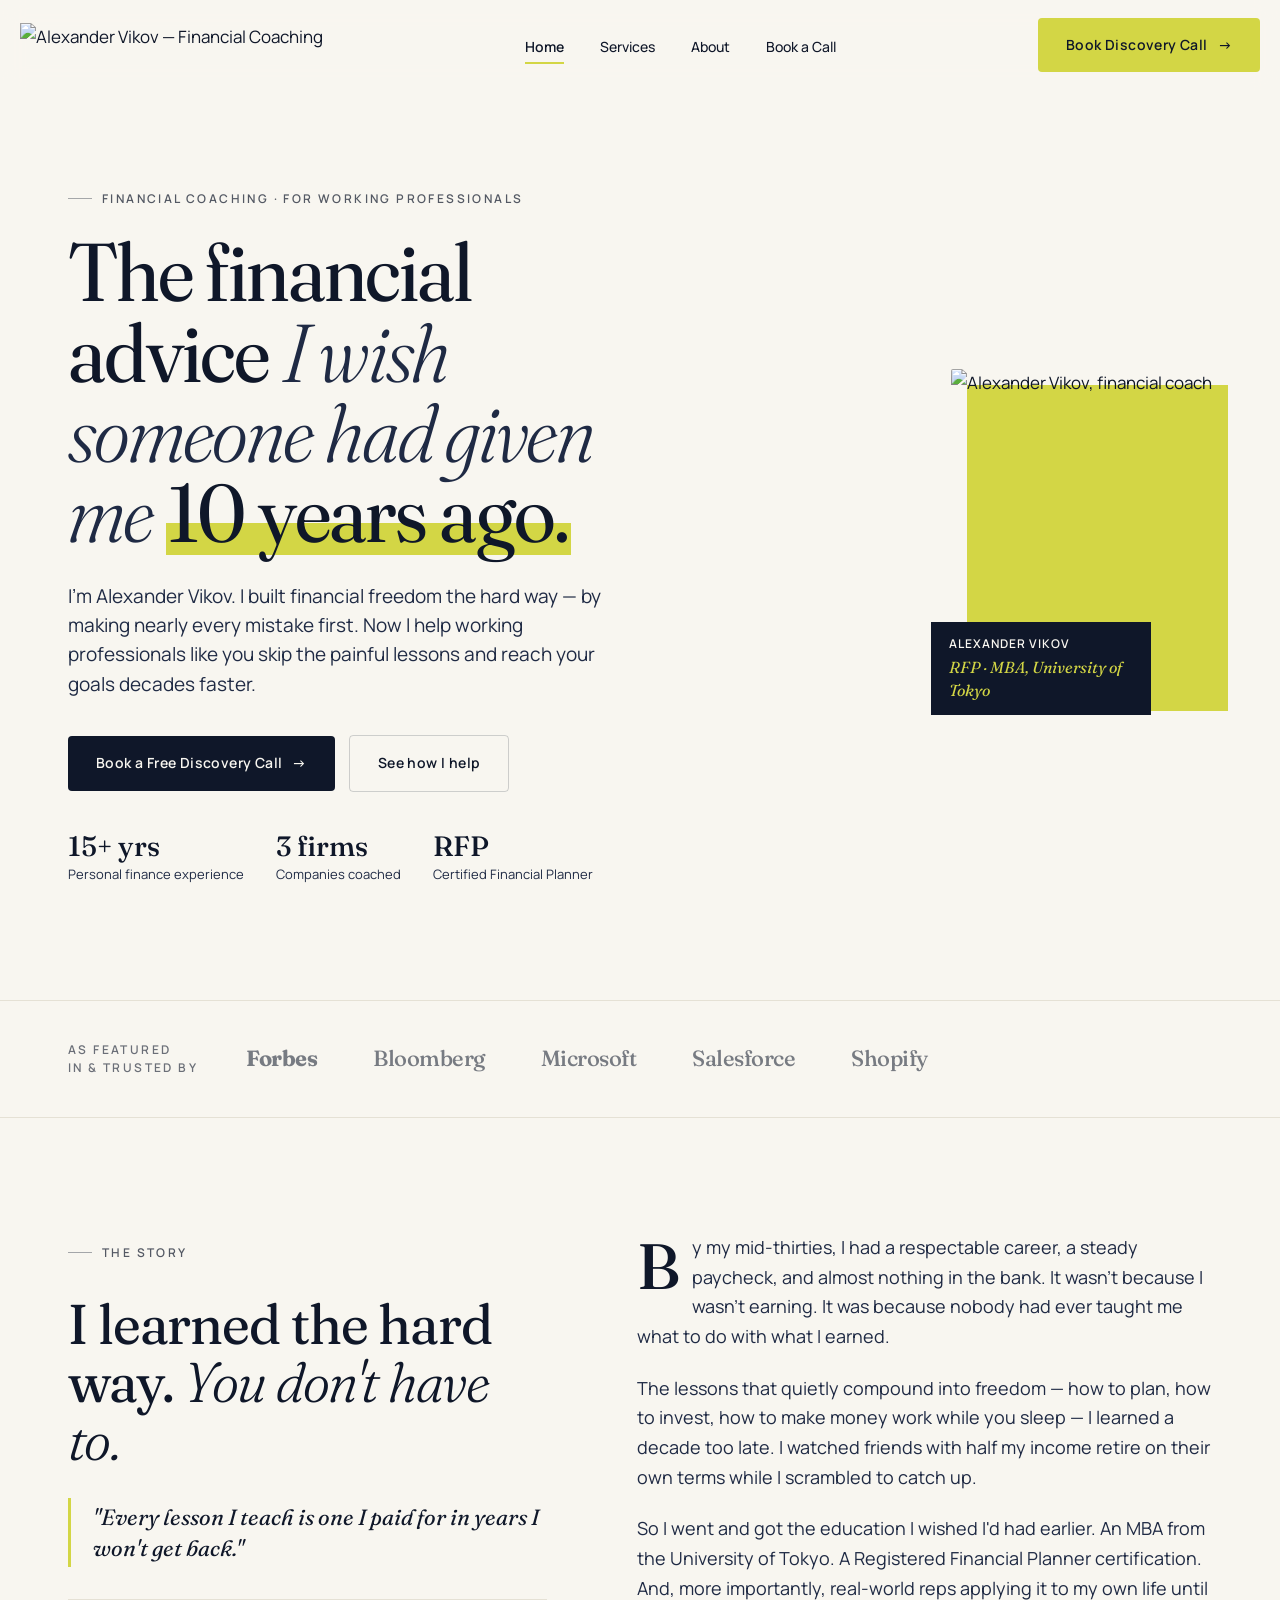
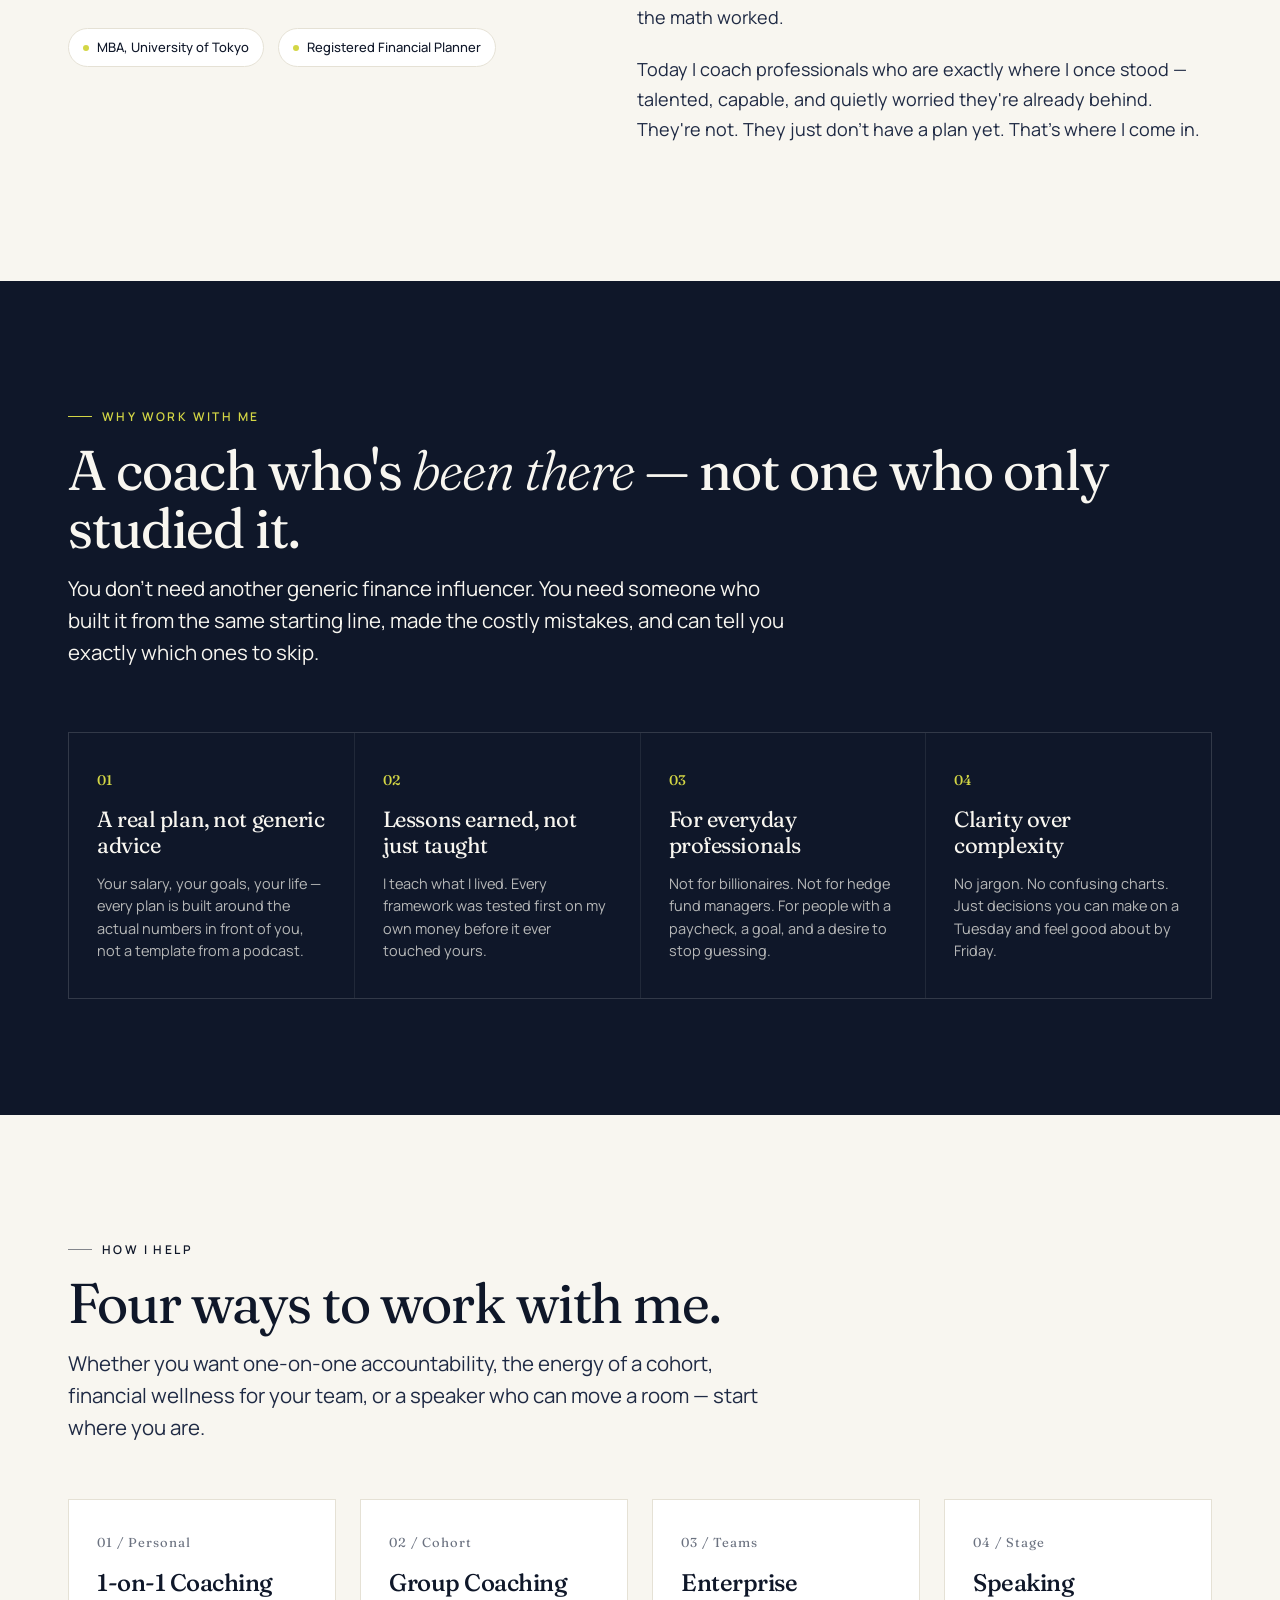
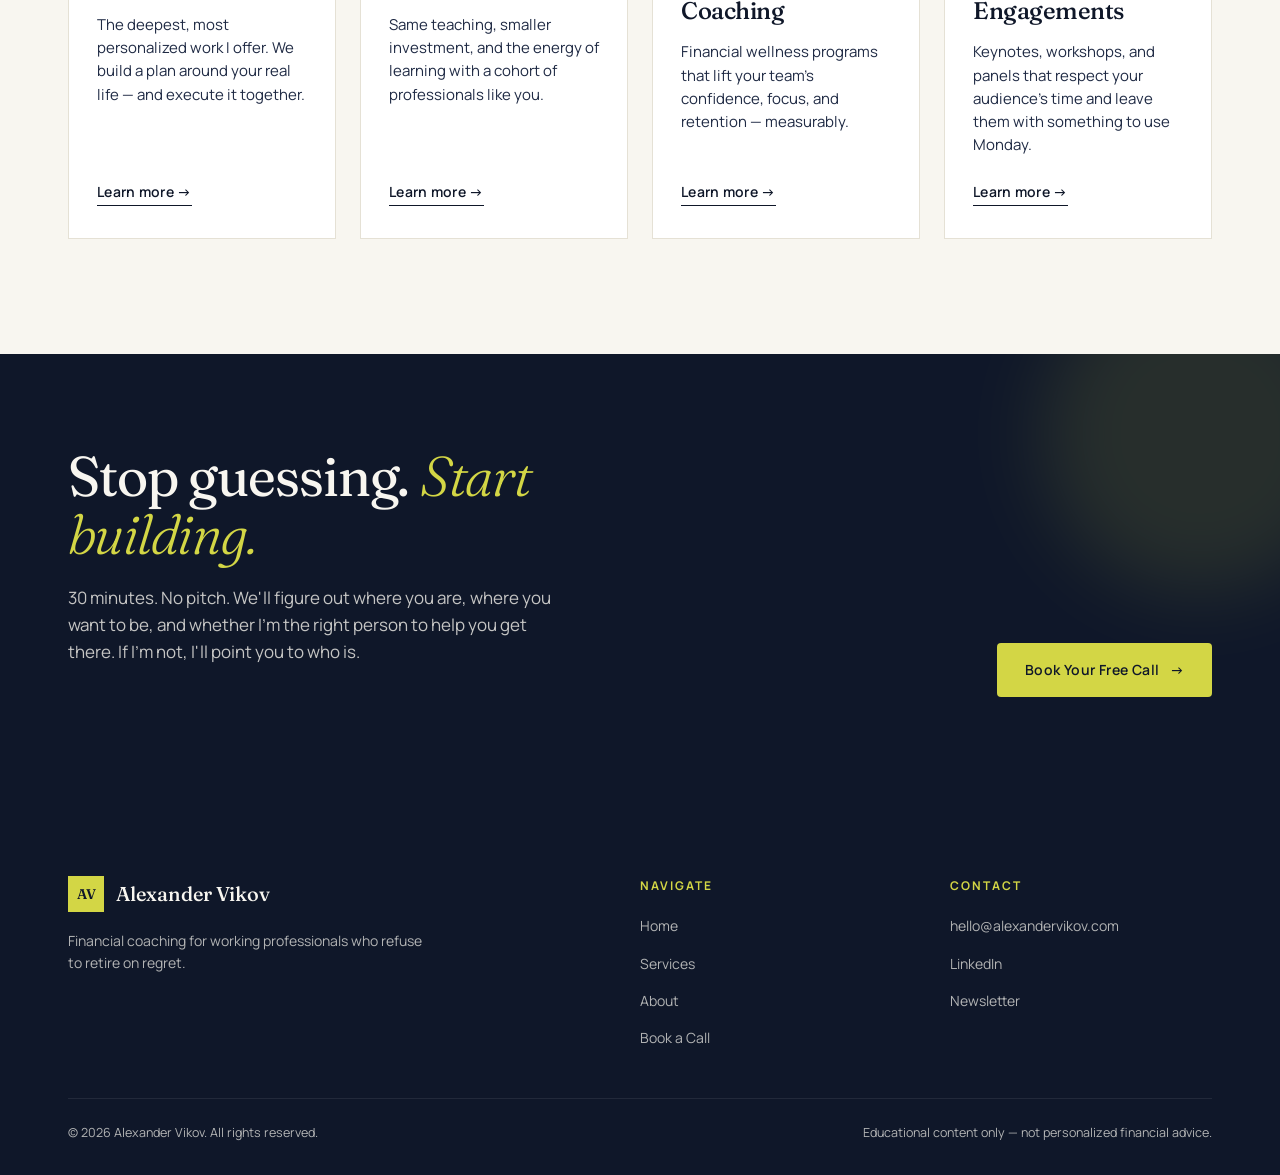
==== commit 01a499a9: "Fixed some CSS styling and removed some html I changed some measurements in some paddings and margin" ====
--- a/index.html
+++ b/index.html
@@ -161,7 +161,7 @@
 <section class="services-preview">
   <div class="container">
     <span class="eyebrow reveal">How I help</span>
-    <h2 class="reveal">Four ways to work with me. <em class="italic-accent">One goal: yours.</em></h2>
+    <h2 class="reveal">Four ways to work with me.</h2>
     <p class="lead services-preview-intro reveal">
       Whether you want one-on-one accountability, the energy of a cohort, financial wellness for your team, or a speaker who can move a room — start where you are.
     </p>
@@ -199,7 +199,6 @@
 <section class="cta-band">
   <div class="container cta-band-inner reveal">
     <div>
-      <span class="eyebrow" style="color: var(--color-lime);">Discovery Call</span>
       <h2 style="margin-top: 16px;">Stop guessing. <em>Start building.</em></h2>
       <p>30 minutes. No pitch. We'll figure out where you are, where you want to be, and whether I'm the right person to help you get there. If I'm not, I'll point you to who is.</p>
     </div>
--- a/styles.css
+++ b/styles.css
@@ -65,6 +65,7 @@
   display: inline-flex;
   align-items: center;
   gap: 10px;
+  margin-bottom: 15px;
 }
 .eyebrow::before {
   content: '';
@@ -505,7 +506,8 @@
 .pillars h2 { color: var(--color-cream); margin-bottom: 16px; }
 .pillars .eyebrow { color: var(--color-lime); opacity: 1; }
 .pillars .eyebrow::before { background: var(--color-lime); opacity: 1; }
-.pillars-intro { margin-bottom: 64px; max-width: 60ch; opacity: 0.8; }
+.pillars-intro { margin-bottom: 64px; max-width: 60ch; opacity: 0.85; }
+.pillars p.lead { color: var(--color-cream); }
 
 .pillars-grid {
   display: grid;
@@ -678,6 +680,7 @@
   color: var(--color-cream);
   position: relative;
   overflow: hidden;
+  padding-top: clamp(48px, 6vw, 80px);
 }
 .cta-band::before {
   content: '';
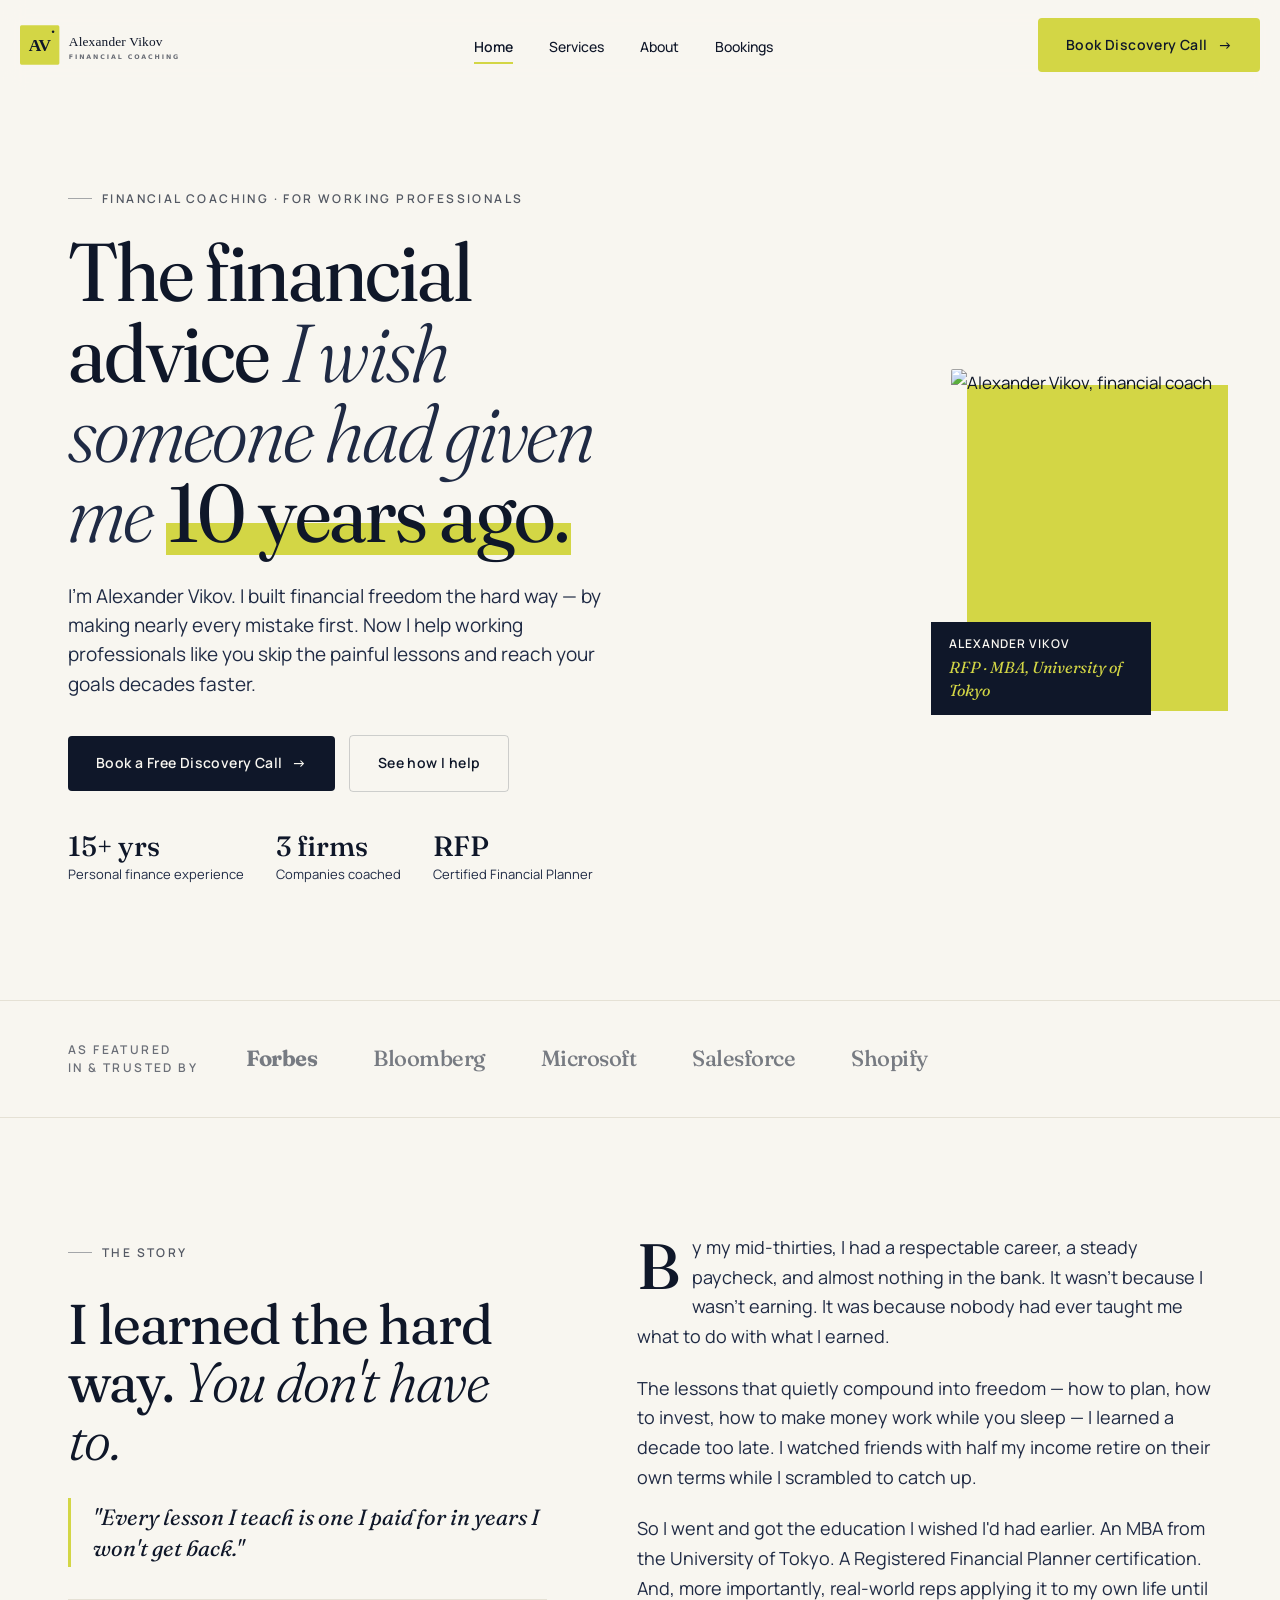
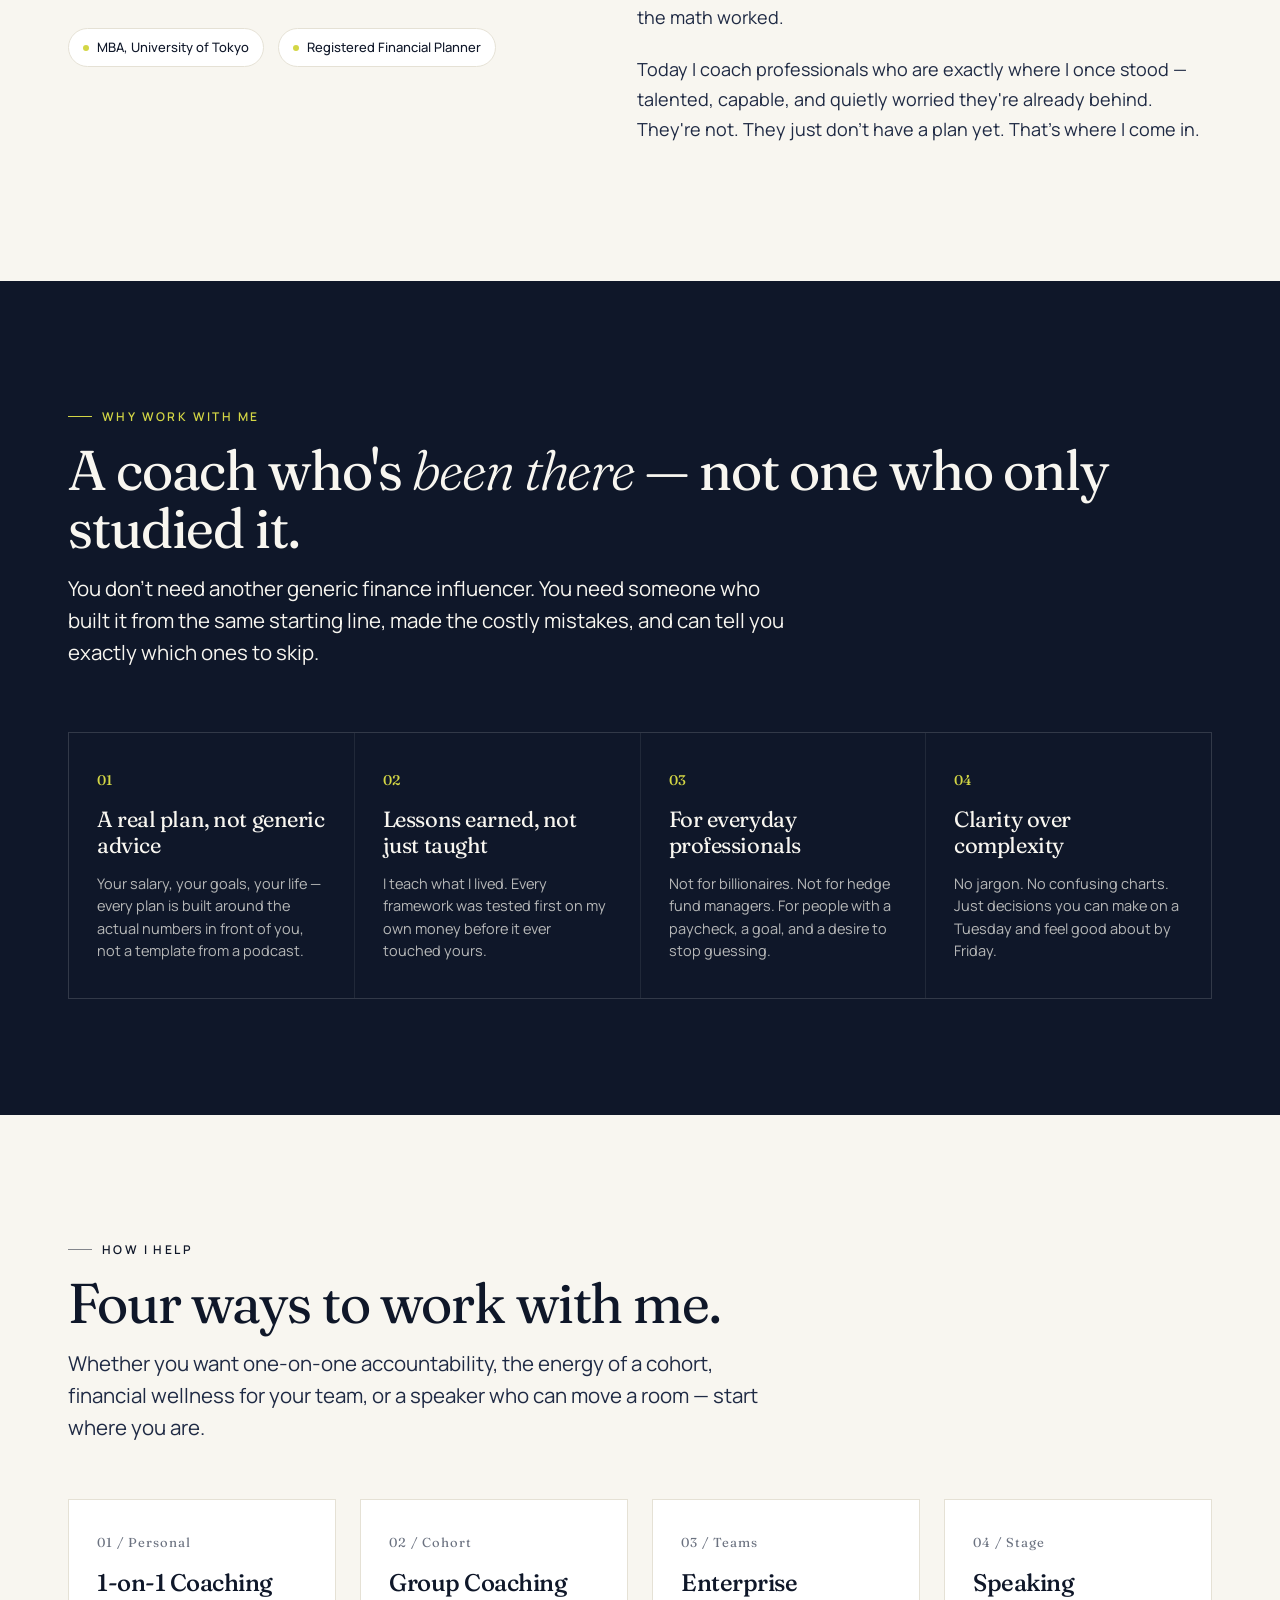
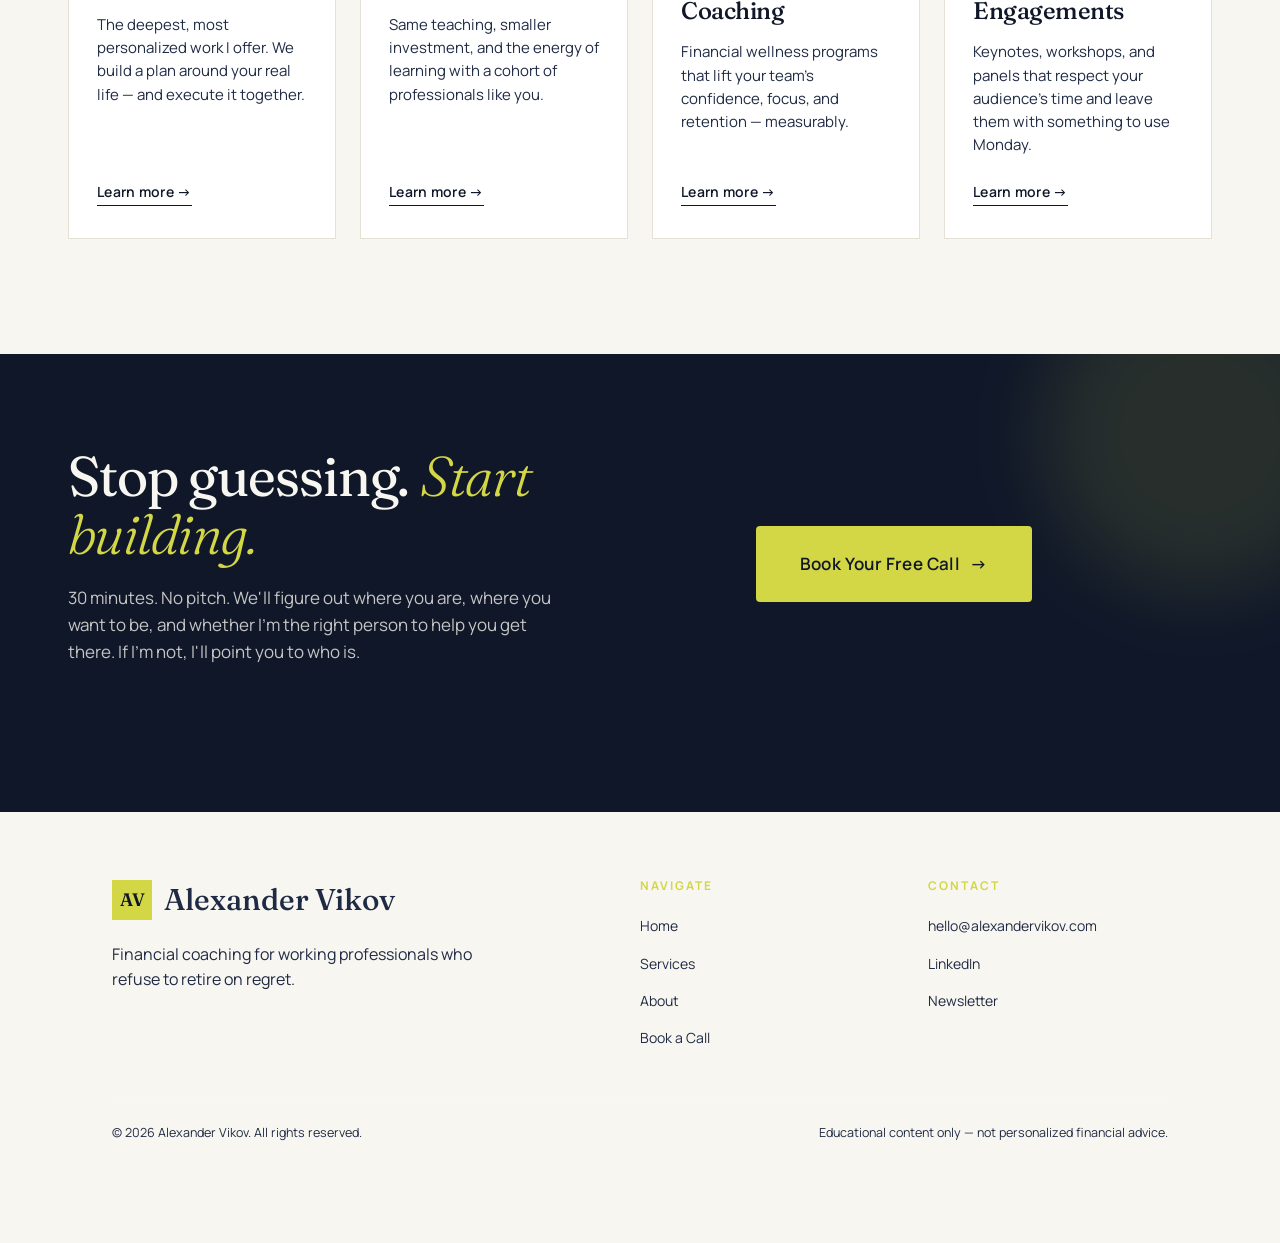
==== commit 40c66d37: "Edited styling and links. I edited some design aspects like margins, font size, colors, positioning," ====
--- a/index.html
+++ b/index.html
@@ -12,7 +12,7 @@
 <link href="https://fonts.googleapis.com/css2?family=Fraunces:ital,opsz,wght,SOFT,WONK@0,9..144,300..700,30..100,0..1;1,9..144,300..700,30..100,0..1&family=Manrope:wght@400;500;600;700&display=swap" rel="stylesheet" />
 
 <link rel="stylesheet" href="styles.css">
-<link rel="icon" href="assets/logo.svg" type="image/svg+xml" />
+<link rel="icon" href="logo.svg" type="image/svg+xml" />
 </head>
 <body>
 
@@ -20,18 +20,18 @@
 <header class="nav">
   <div class="container nav-inner">
     <a href="index.html" aria-label="Alexander Vikov — Home">
-      <img src="assets/logo.svg" alt="Alexander Vikov — Financial Coaching" class="nav-logo" />
+      <img src="logo.svg" alt="Alexander Vikov — Financial Coaching" class="nav-logo" />
     </a>
     <nav>
       <ul class="nav-links" id="nav-links">
         <li><a href="index.html">Home</a></li>
-        <li><a href="services.html">Services</a></li>
+        <li><a href="Other-Pages/services.html">Services</a></li>
         <li><a href="index.html#story">About</a></li>
-        <li><a href="booking.html">Book a Call</a></li>
+        <li><a href="Other-Pages/booking.html">Bookings</a></li>
       </ul>
     </nav>
     <div class="nav-cta">
-      <a href="booking.html" class="btn btn-lime">Book Discovery Call <span class="btn-arrow">→</span></a>
+      <a href="Other-Pages/booking.html" class="btn btn-lime">Book Discovery Call <span class="btn-arrow">→</span></a>
       <button class="nav-toggle btn-toggle" aria-label="Toggle menu" aria-expanded="false" aria-controls="nav-links">
         <span></span><span></span><span></span>
       </button>
@@ -223,9 +223,9 @@
         <h5>Navigate</h5>
         <ul>
           <li><a href="index.html">Home</a></li>
-          <li><a href="services.html">Services</a></li>
+          <li><a href="Other-Pages/services.html">Services</a></li>
           <li><a href="index.html#story">About</a></li>
-          <li><a href="booking.html">Book a Call</a></li>
+          <li><a href="Other-Pages/booking.html">Book a Call</a></li>
         </ul>
       </div>
       <div>
--- a/styles.css
+++ b/styles.css
@@ -710,8 +710,11 @@
   margin: 20px 0 32px;
   max-width: 50ch;
 }
-.cta-band-actions { display: flex; flex-wrap: wrap; gap: 14px; justify-self: end; }
+.cta-band-actions { display: flex; flex-wrap: wrap; gap: 14px; justify-self: center; align-self: center;  margin-right: 180px;}
 @media (max-width: 720px) { .cta-band-actions { justify-self: start; } }
+
+.cta-band-actions .btn { padding: 24px 44px; font-size: 17px; }
+
 
 /* ===========================
    BOOKING PAGE
@@ -902,9 +905,9 @@
    =========================== */
 
 .footer {
-  background: var(--color-navy);
-  color: rgba(248,246,240,0.7);
-  padding: 64px 0 32px;
+  background: var(--color-#F8F6F0);
+  color: var(--color-navy-soft);
+  padding: 64px clamp(24px, 5vw, 64px) 100px; 
 }
 .footer-grid {
   display: grid;
@@ -916,7 +919,7 @@
 
 .footer-brand p {
   margin-top: 18px;
-  font-size: 14px;
+  font-size: 16px;
   max-width: 40ch;
   line-height: 1.55;
 }
@@ -932,7 +935,7 @@
 .footer ul { list-style: none; display: flex; flex-direction: column; gap: 10px; }
 .footer ul a {
   font-size: 14px;
-  color: rgba(248,246,240,0.7);
+  color: var(--color-navy-soft);
   transition: color 0.18s ease;
 }
 .footer ul a:hover { color: var(--color-lime); }
@@ -953,19 +956,19 @@
   align-items: center;
   gap: 12px;
   font-family: var(--font-display);
-  font-size: 20px;
-  font-weight: 500;
-  color: var(--color-cream);
+  font-size: 30px;
+  font-weight: 500;
+  color: var(--color-navy-soft);
 }
 .footer-logo .mark {
-  width: 36px; height: 36px;
+  width: 40px; height: 40px;
   background: var(--color-lime);
   display: flex;
   align-items: center;
   justify-content: center;
   color: var(--color-navy);
   font-weight: 600;
-  font-size: 14px;
+  font-size: 18px;
 }
 
 /* ===========================
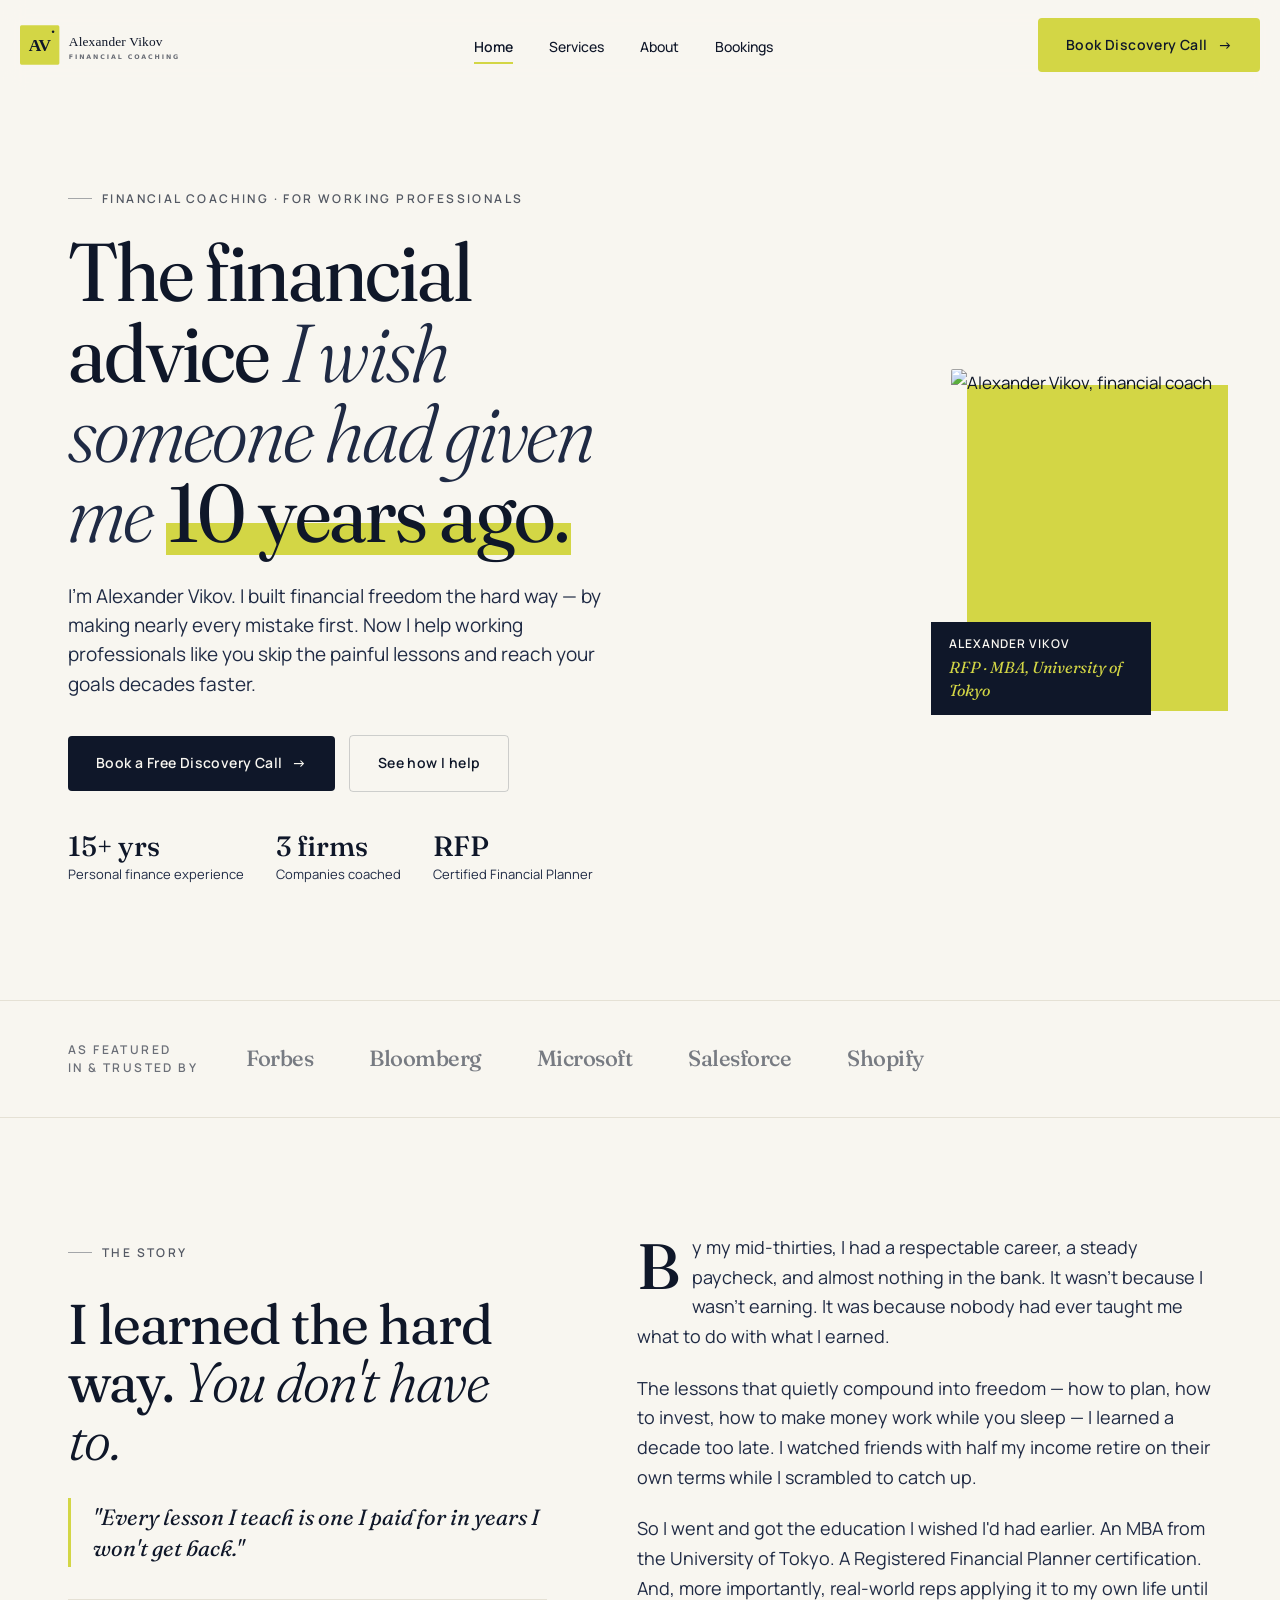
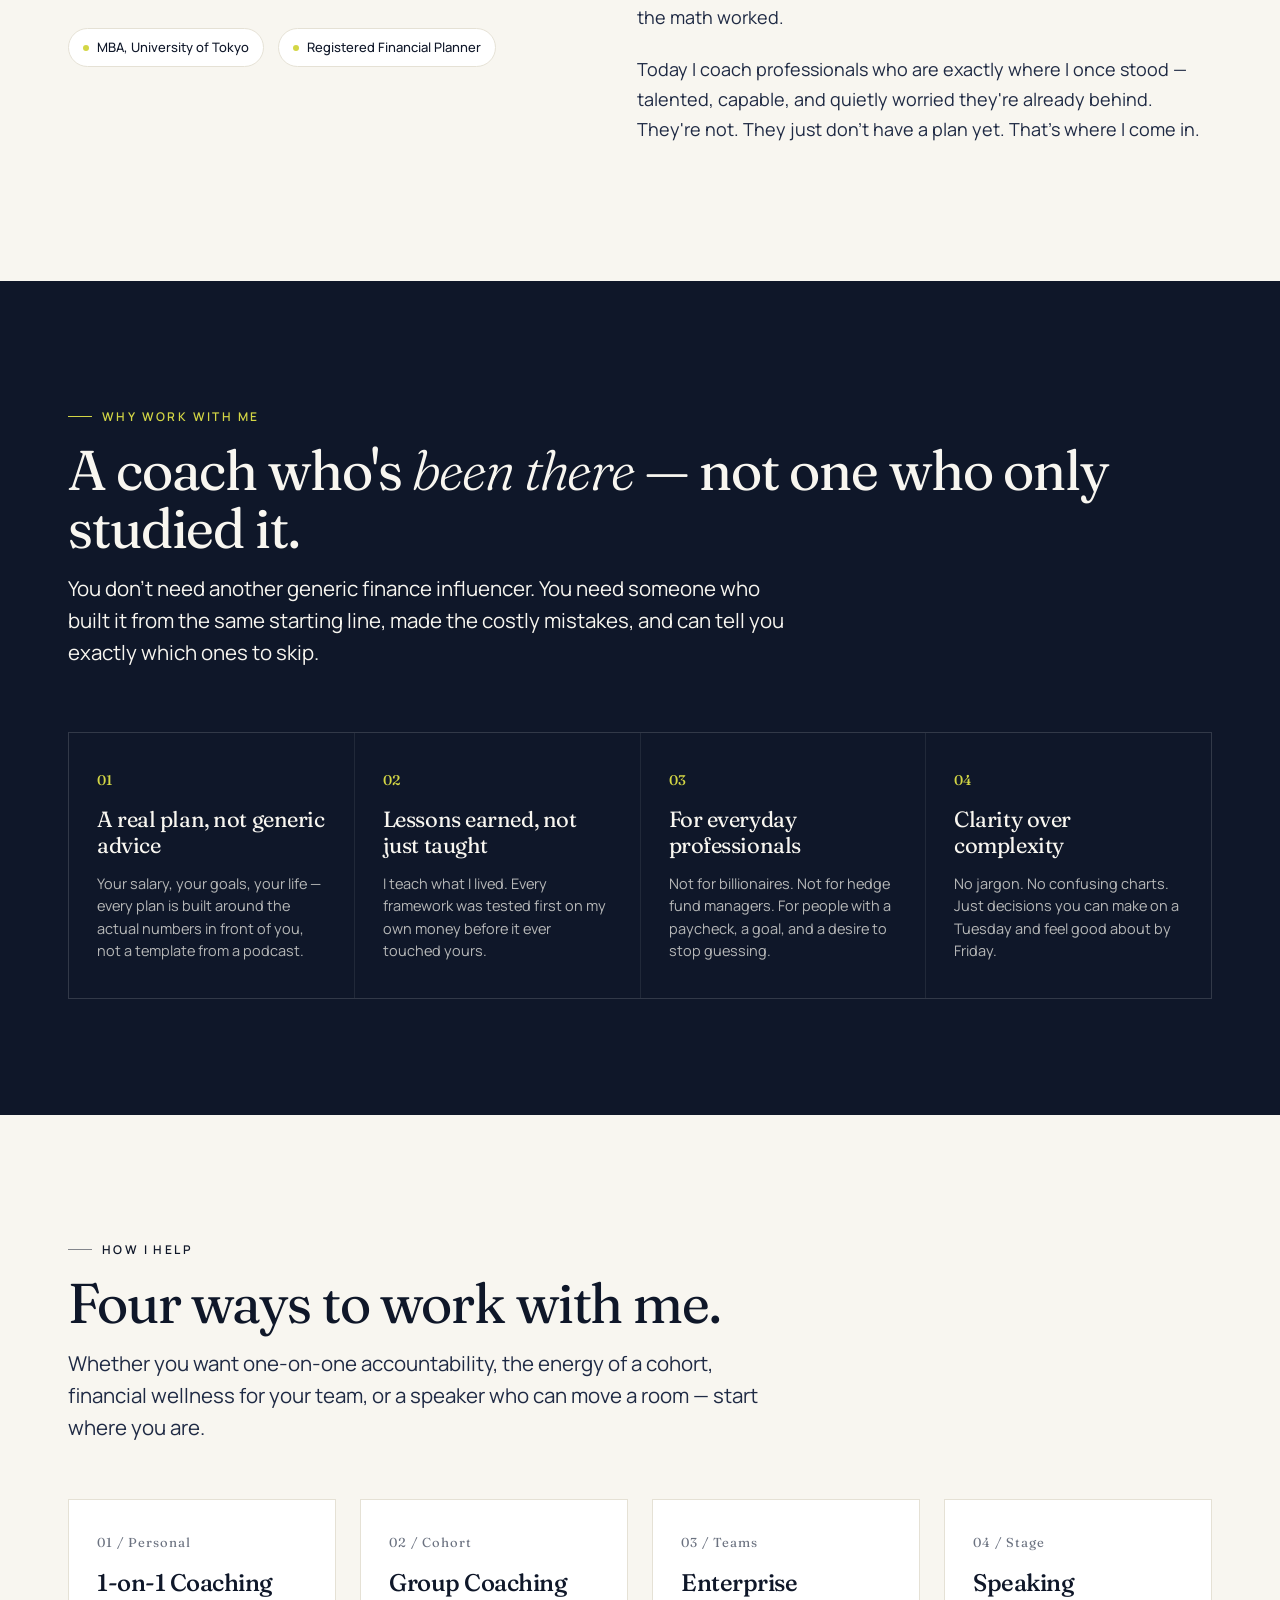
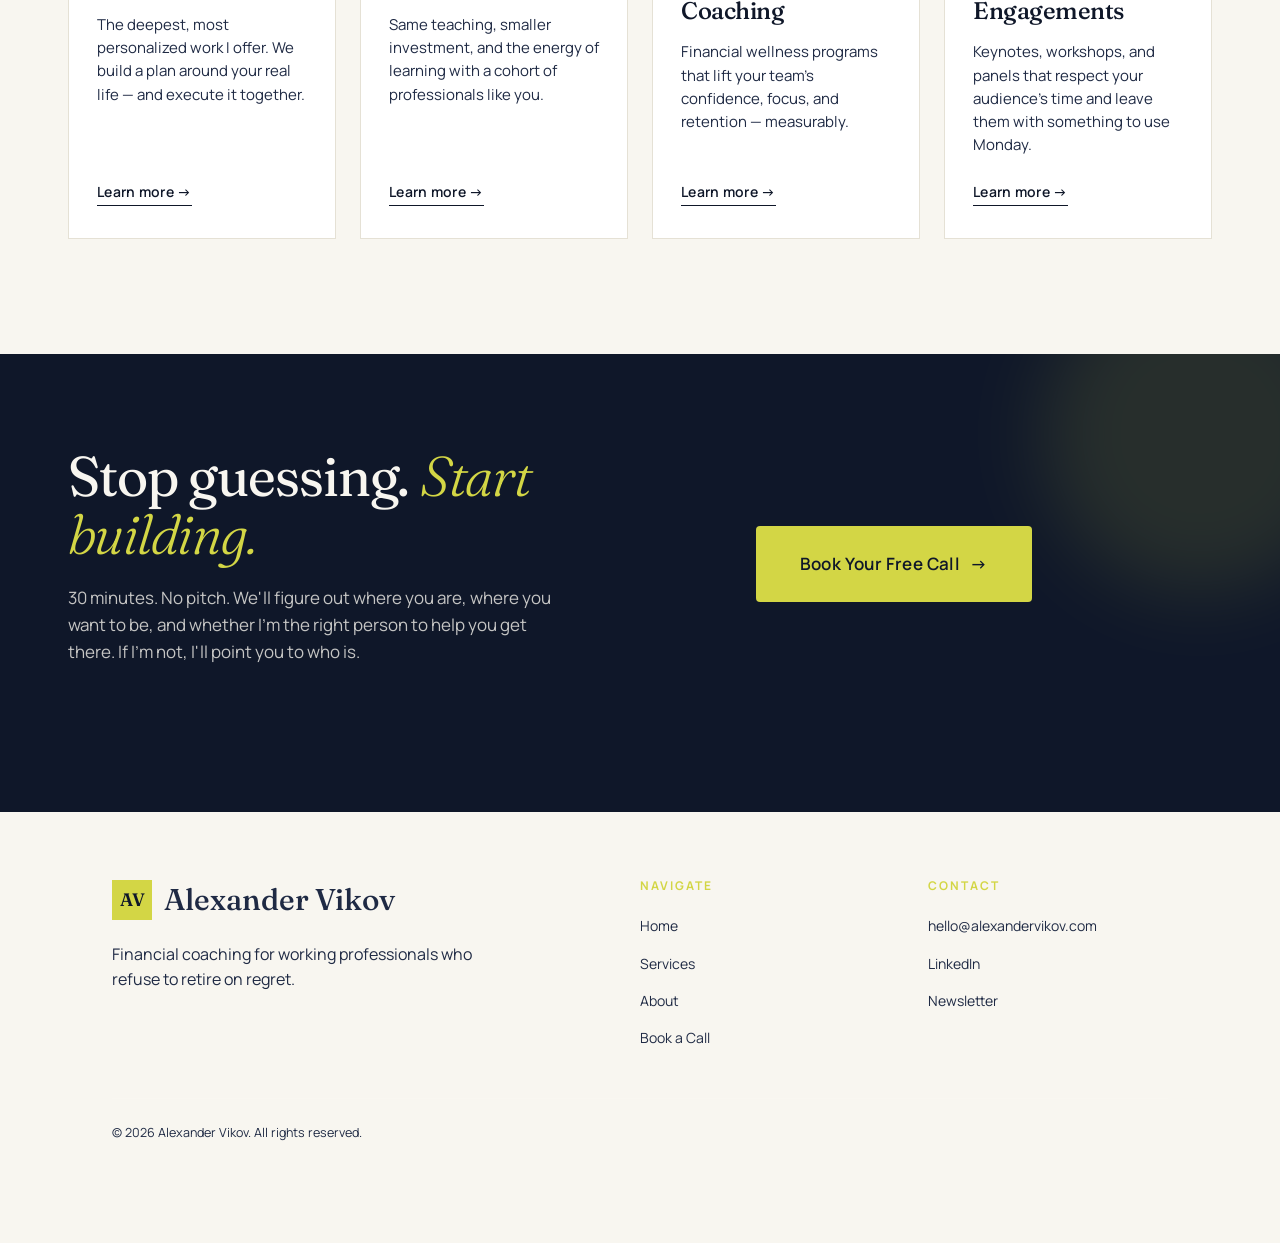
==== commit e1b6c880: "Removed unnecessary content" ====
--- a/index.html
+++ b/index.html
@@ -82,7 +82,7 @@
   <div class="container featured-inner">
     <div class="featured-label">As featured<br/>in &amp; trusted by</div>
     <div class="featured-logos">
-      <span class="featured-logo bold">Forbes</span>
+      <span class="featured-logo">Forbes</span>
       <span class="featured-logo">Bloomberg</span>
       <span class="featured-logo">Microsoft</span>
       <span class="featured-logo">Salesforce</span>
@@ -239,7 +239,6 @@
     </div>
     <div class="footer-base">
       <span>© 2026 Alexander Vikov. All rights reserved.</span>
-      <span>Educational content only — not personalized financial advice.</span>
     </div>
   </div>
 </footer>
--- a/styles.css
+++ b/styles.css
@@ -388,7 +388,7 @@
   align-items: center;
 }
 @media (max-width: 720px) {
-  .featured-inner { grid-template-columns: 1fr; gap: 20px; text-align: center; }
+  .featured-inner { grid-template-columns: 1fr; gap: 20px; text-align: center; justify-content: center;}
 }
 .featured-label {
   font-size: 12px;
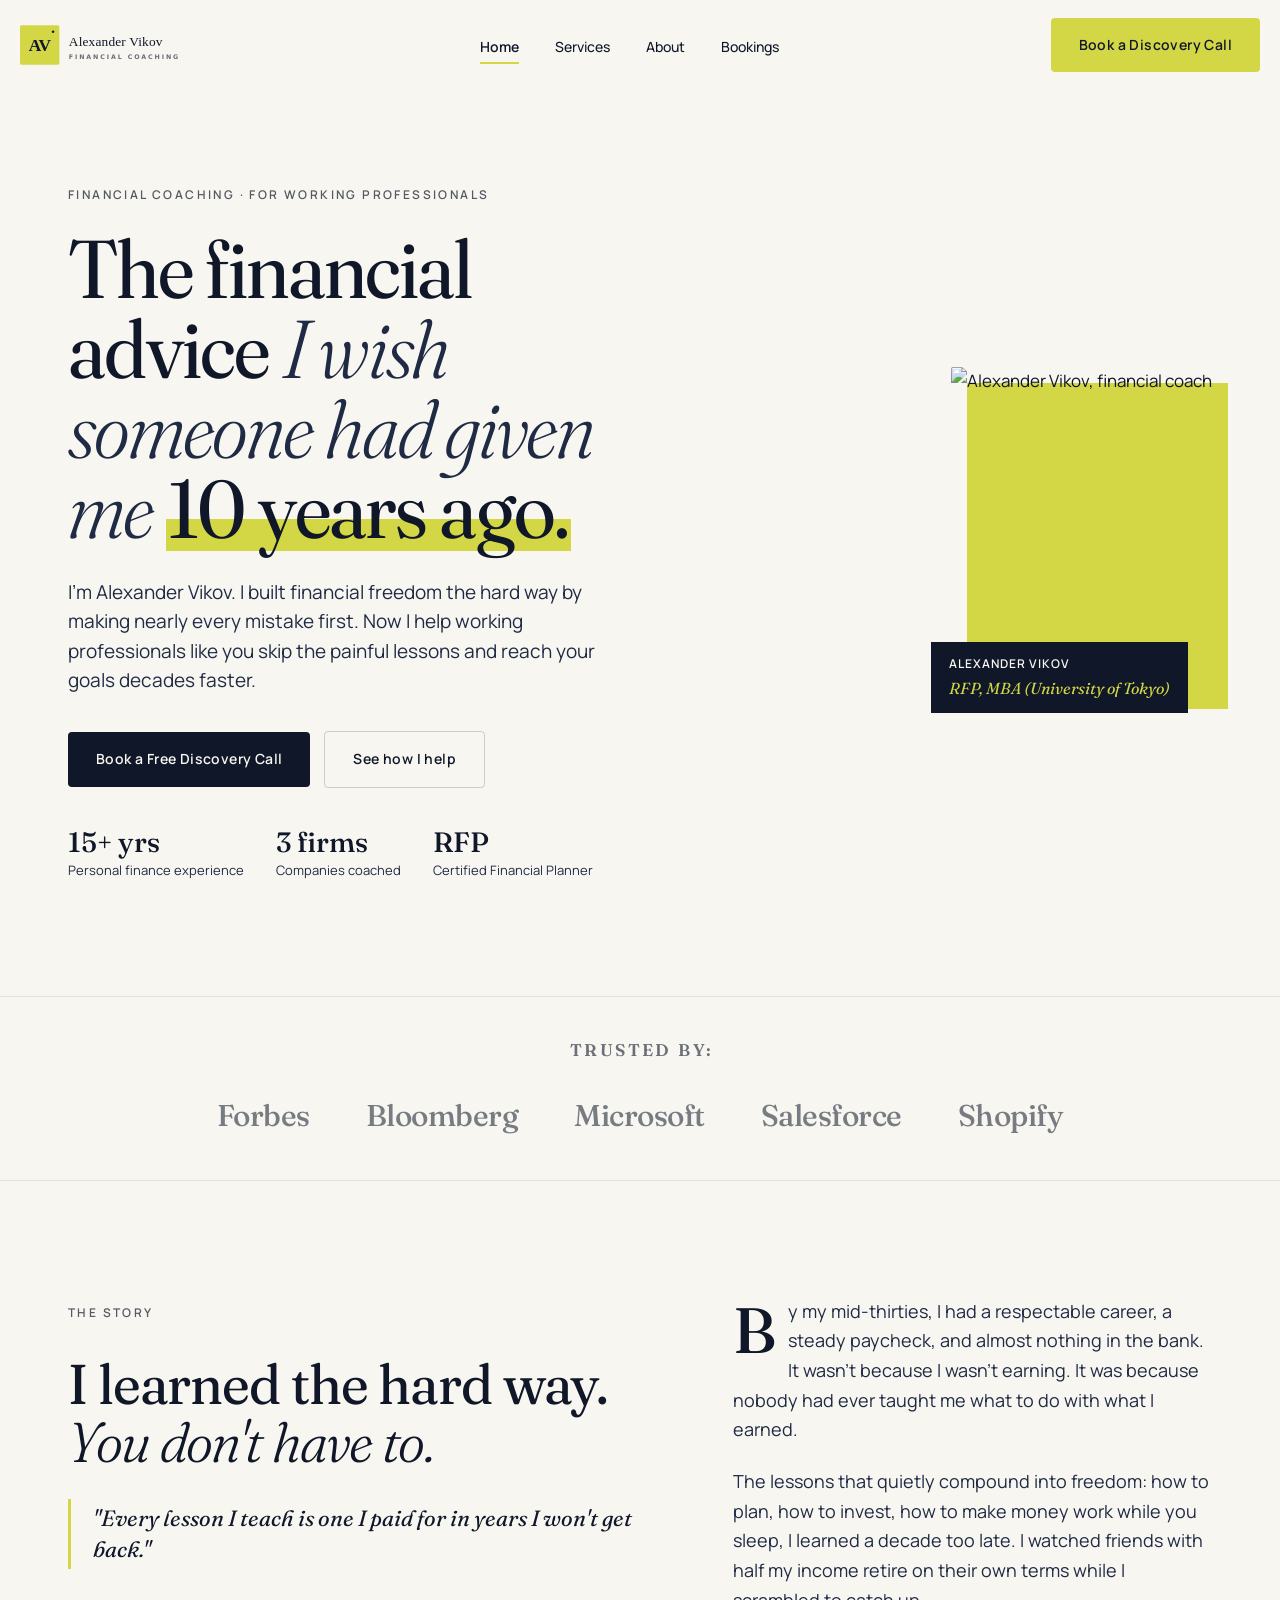
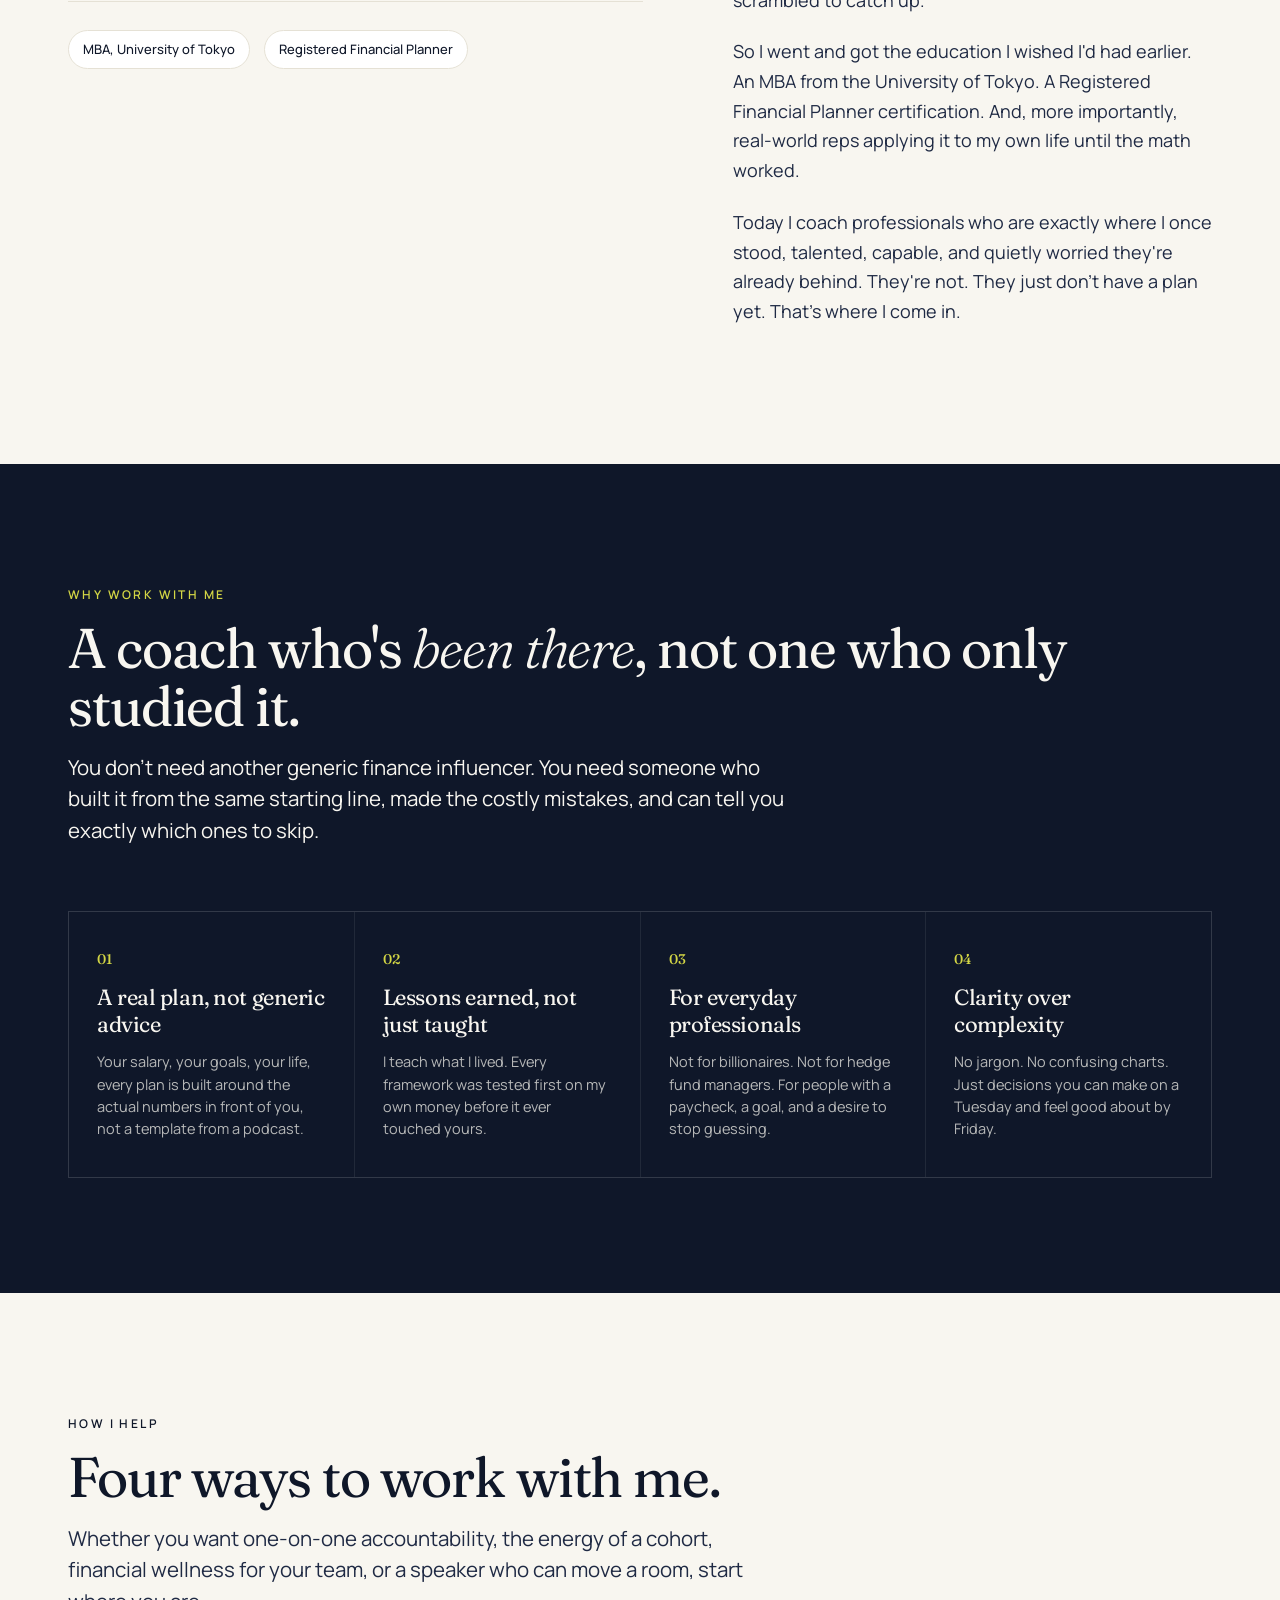
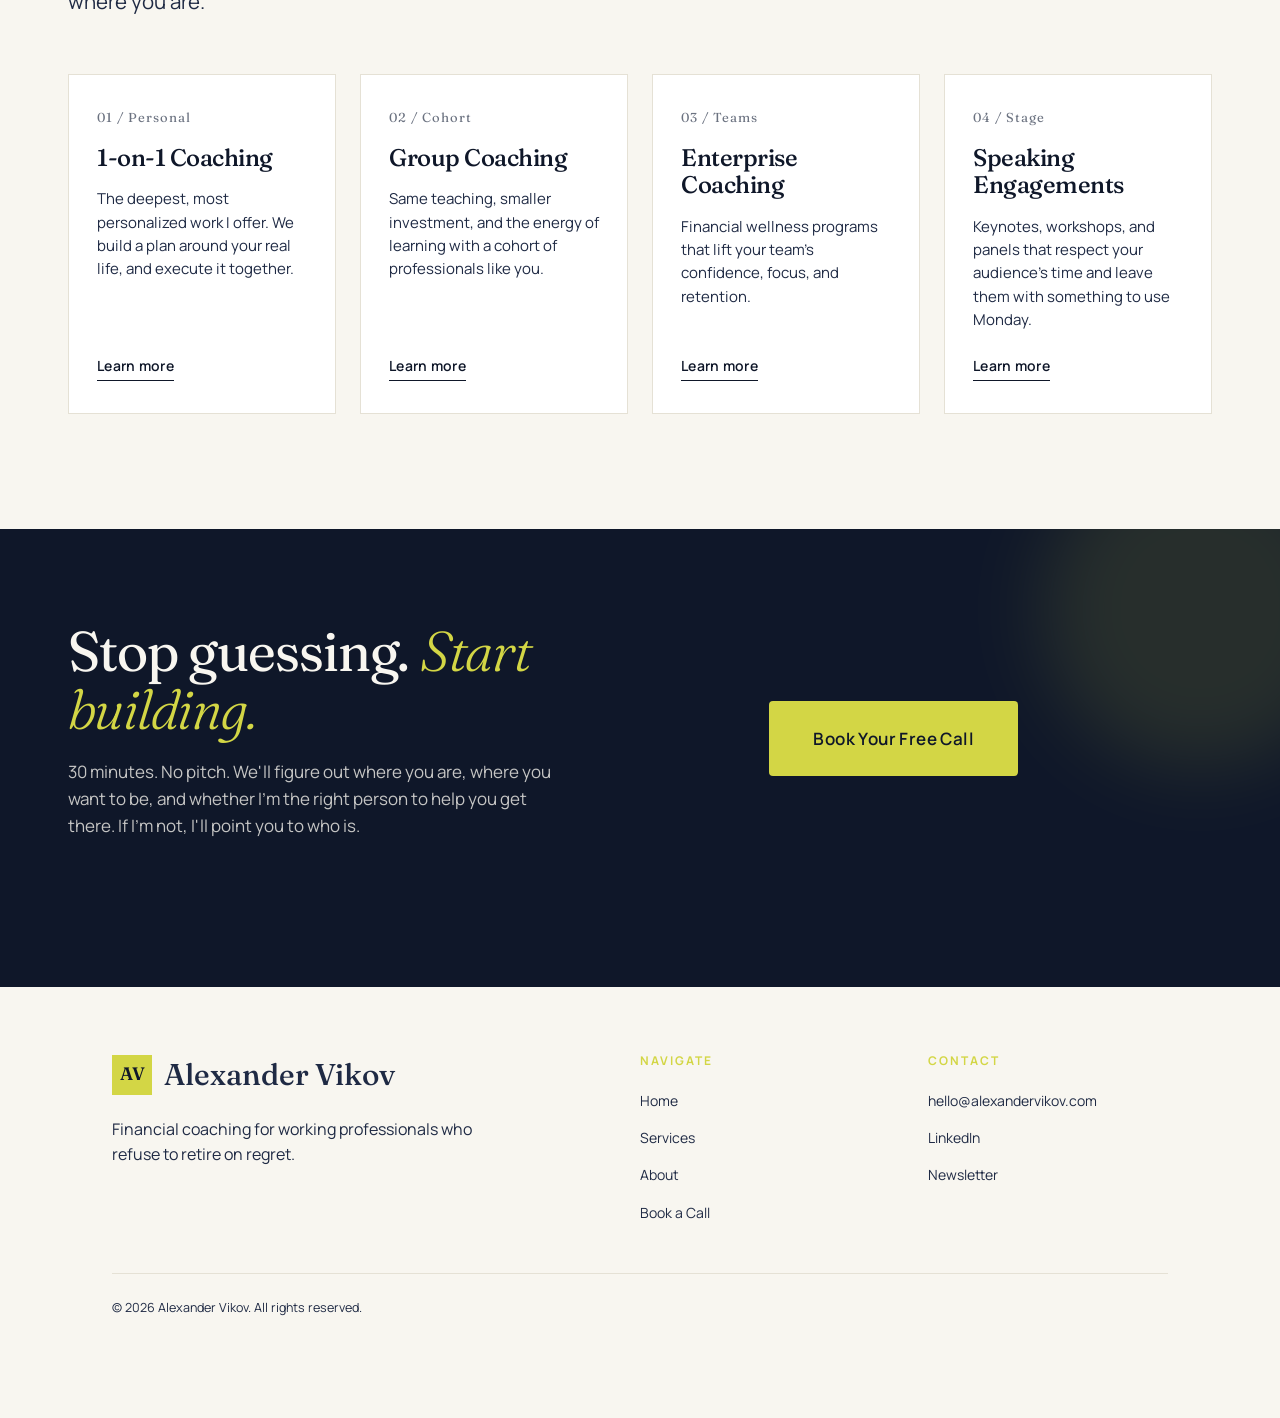
==== commit 1aad4306: "Fix broken links + clean up UI - fixed the 404s on the subpage links (had the relative paths wrong) " ====
--- a/index.html
+++ b/index.html
@@ -3,7 +3,7 @@
 <head>
 <meta charset="UTF-8" />
 <meta name="viewport" content="width=device-width, initial-scale=1.0" />
-<title>Alexander Vikov — Financial Coaching for Working Professionals</title>
+<title>Alexander Vikov | Financial Coach</title>
 <meta name="description" content="The financial advice you wish someone had given you 10 years ago. I help working professionals stop guessing and start building real financial freedom." />
 
 <!-- Fonts: Fraunces (display) + Manrope (body) — distinctive, not Inter -->
@@ -20,7 +20,7 @@
 <header class="nav">
   <div class="container nav-inner">
     <a href="index.html" aria-label="Alexander Vikov — Home">
-      <img src="logo.svg" alt="Alexander Vikov — Financial Coaching" class="nav-logo" />
+      <img src="logo.svg" alt="Alexander Vikov — Financial Coaching" class="nav-logo" href="../index.html"/>
     </a>
     <nav>
       <ul class="nav-links" id="nav-links">
@@ -31,7 +31,7 @@
       </ul>
     </nav>
     <div class="nav-cta">
-      <a href="Other-Pages/booking.html" class="btn btn-lime">Book Discovery Call <span class="btn-arrow">→</span></a>
+      <a href="Other-Pages/booking.html" class="btn btn-lime">Book a Discovery Call</a>
       <button class="nav-toggle btn-toggle" aria-label="Toggle menu" aria-expanded="false" aria-controls="nav-links">
         <span></span><span></span><span></span>
       </button>
@@ -49,11 +49,11 @@
           The financial advice <em>I wish someone had given me</em> <span class="highlight">10&nbsp;years ago.</span>
         </h1>
         <p class="hero-sub">
-          I'm Alexander Vikov. I built financial freedom the hard way — by making nearly every mistake first. Now I help working professionals like you skip the painful lessons and reach your goals decades faster.
+          I'm Alexander Vikov. I built financial freedom the hard way by making nearly every mistake first. Now I help working professionals like you skip the painful lessons and reach your goals decades faster.
         </p>
         <div class="hero-actions">
-          <a href="booking.html" class="btn btn-primary">Book a Free Discovery Call <span class="btn-arrow">→</span></a>
-          <a href="services.html" class="btn btn-ghost">See how I help</a>
+          <a href="Other-Pages/booking.html" class="btn btn-primary">Book a Free Discovery Call</a>
+          <a href="Other-Pages/services.html" class="btn btn-ghost">See how I help</a>
         </div>
         <div class="hero-meta">
           <div><strong>15+ yrs</strong>Personal finance experience</div>
@@ -70,7 +70,7 @@
              onerror="this.onerror=null;this.src='https://images.unsplash.com/photo-1507003211169-0a1dd7228f2d?auto=format&fit=crop&w=900&q=80'" />
         <div class="hero-photo-tag">
           Alexander Vikov
-          <em>RFP · MBA, University of Tokyo</em>
+          <em>RFP, MBA (University of Tokyo)</em>
         </div>
       </div>
     </div>
@@ -80,7 +80,7 @@
 <!-- ===================== AS FEATURED IN ===================== -->
 <section class="featured" aria-label="Featured in and trusted by">
   <div class="container featured-inner">
-    <div class="featured-label">As featured<br/>in &amp; trusted by</div>
+    <div class="featured-label">Trusted by:</div>
     <div class="featured-logos">
       <span class="featured-logo">Forbes</span>
       <span class="featured-logo">Bloomberg</span>
@@ -111,13 +111,13 @@
         By my mid-thirties, I had a respectable career, a steady paycheck, and almost nothing in the bank. It wasn't because I wasn't earning. It was because nobody had ever taught me what to do with what I earned.
       </p>
       <p>
-        The lessons that quietly compound into freedom — how to plan, how to invest, how to make money work while you sleep — I learned a decade too late. I watched friends with half my income retire on their own terms while I scrambled to catch up.
+        The lessons that quietly compound into freedom: how to plan, how to invest, how to make money work while you sleep, I learned a decade too late. I watched friends with half my income retire on their own terms while I scrambled to catch up.
       </p>
       <p>
         So I went and got the education I wished I'd had earlier. An MBA from the University of Tokyo. A Registered Financial Planner certification. And, more importantly, real-world reps applying it to my own life until the math worked.
       </p>
       <p>
-        Today I coach professionals who are exactly where I once stood — talented, capable, and quietly worried they're already behind. They're not. They just don't have a plan yet. That's where I come in.
+        Today I coach professionals who are exactly where I once stood, talented, capable, and quietly worried they're already behind. They're not. They just don't have a plan yet. That's where I come in.
       </p>
     </div>
   </div>
@@ -127,7 +127,7 @@
 <section class="pillars">
   <div class="container">
     <span class="eyebrow reveal">Why work with me</span>
-    <h2 class="reveal">A coach who's <em class="italic-accent">been there</em> — not one who only studied it.</h2>
+    <h2 class="reveal">A coach who's <em class="italic-accent">been there</em>, not one who only studied it.</h2>
     <p class="lead pillars-intro reveal">
       You don't need another generic finance influencer. You need someone who built it from the same starting line, made the costly mistakes, and can tell you exactly which ones to skip.
     </p>
@@ -136,7 +136,7 @@
       <div class="pillar">
         <span class="pillar-num">01</span>
         <h4>A real plan, not generic advice</h4>
-        <p>Your salary, your goals, your life — every plan is built around the actual numbers in front of you, not a template from a podcast.</p>
+        <p>Your salary, your goals, your life, every plan is built around the actual numbers in front of you, not a template from a podcast.</p>
       </div>
       <div class="pillar">
         <span class="pillar-num">02</span>
@@ -163,33 +163,33 @@
     <span class="eyebrow reveal">How I help</span>
     <h2 class="reveal">Four ways to work with me.</h2>
     <p class="lead services-preview-intro reveal">
-      Whether you want one-on-one accountability, the energy of a cohort, financial wellness for your team, or a speaker who can move a room — start where you are.
+      Whether you want one-on-one accountability, the energy of a cohort, financial wellness for your team, or a speaker who can move a room, start where you are.
     </p>
 
     <div class="svc-grid">
       <article class="svc-card reveal">
         <span class="svc-card-num">01 / Personal</span>
         <h3>1-on-1 Coaching</h3>
-        <p>The deepest, most personalized work I offer. We build a plan around your real life — and execute it together.</p>
-        <a href="services.html#one-on-one" class="text-link">Learn more →</a>
+        <p>The deepest, most personalized work I offer. We build a plan around your real life, and execute it together.</p>
+        <a href="Other-Pages/services.html#one-on-one" class="text-link">Learn more</a>
       </article>
       <article class="svc-card reveal">
         <span class="svc-card-num">02 / Cohort</span>
         <h3>Group Coaching</h3>
         <p>Same teaching, smaller investment, and the energy of learning with a cohort of professionals like you.</p>
-        <a href="services.html#group" class="text-link">Learn more →</a>
+        <a href="Other-Pages/services.html#group" class="text-link">Learn more</a>
       </article>
       <article class="svc-card reveal">
         <span class="svc-card-num">03 / Teams</span>
         <h3>Enterprise Coaching</h3>
-        <p>Financial wellness programs that lift your team's confidence, focus, and retention — measurably.</p>
-        <a href="services.html#enterprise" class="text-link">Learn more →</a>
+        <p>Financial wellness programs that lift your team's confidence, focus, and retention.</p>
+        <a href="Other-Pages/services.html#enterprise" class="text-link">Learn more</a>
       </article>
       <article class="svc-card reveal">
         <span class="svc-card-num">04 / Stage</span>
         <h3>Speaking Engagements</h3>
         <p>Keynotes, workshops, and panels that respect your audience's time and leave them with something to use Monday.</p>
-        <a href="services.html#speaking" class="text-link">Learn more →</a>
+        <a href="Other-Pages/services.html#speaking" class="text-link">Learn more</a>
       </article>
     </div>
   </div>
@@ -203,7 +203,7 @@
       <p>30 minutes. No pitch. We'll figure out where you are, where you want to be, and whether I'm the right person to help you get there. If I'm not, I'll point you to who is.</p>
     </div>
     <div class="cta-band-actions">
-      <a href="booking.html" class="btn btn-lime">Book Your Free Call <span class="btn-arrow">→</span></a>
+      <a href="booking.html" class="btn btn-lime">Book Your Free Call</a>
     </div>
   </div>
 </section>
--- a/styles.css
+++ b/styles.css
@@ -73,6 +73,7 @@
   height: 1px;
   background: var(--color-navy);
   opacity: 0.5;
+  display: none;
 }
 
 h1, h2, h3, h4 {
@@ -355,7 +356,7 @@
   letter-spacing: 1px;
   text-transform: uppercase;
   font-weight: 600;
-  max-width: 220px;
+  max-width: 270px;
   line-height: 1.4;
 }
 .hero-photo-tag em {
@@ -383,22 +384,24 @@
 }
 .featured-inner {
   display: grid;
-  grid-template-columns: auto 1fr;
-  gap: 48px;
-  align-items: center;
+  grid-template-columns: 1fr;
+  gap: 30px;
+  justify-items: center;
 }
 @media (max-width: 720px) {
-  .featured-inner { grid-template-columns: 1fr; gap: 20px; text-align: center; justify-content: center;}
+  .featured-inner { grid-template-columns: 1fr; gap: 20px; text-align: center;}
 }
 .featured-label {
-  font-size: 12px;
+  font-size: 17px;
   font-weight: 600;
+  font-family: var(--font-display);
   letter-spacing: 2.4px;
   text-transform: uppercase;
   color: var(--color-navy);
   opacity: 0.6;
   max-width: 140px;
   line-height: 1.5;
+  white-space: nowrap;
 }
 .featured-logos {
   display: flex;
@@ -411,7 +414,7 @@
 .featured-logo {
   font-family: var(--font-display);
   font-weight: 500;
-  font-size: 22px;
+  font-size: 30px;
   letter-spacing: -0.5px;
   color: var(--color-navy);
   opacity: 0.55;
@@ -430,7 +433,7 @@
 }
 .story-grid {
   display: grid;
-  grid-template-columns: 1fr 1.2fr;
+  grid-template-columns: 1.2fr 1fr;
   gap: clamp(40px, 7vw, 96px);
   align-items: start;
 }
@@ -488,12 +491,6 @@
   font-weight: 500;
   background: var(--color-white);
 }
-.cred-pill::before {
-  content: '';
-  width: 6px; height: 6px;
-  background: var(--color-lime);
-  border-radius: 50%;
-}
 
 /* ===========================
    VALUE PILLARS
@@ -505,7 +502,7 @@
 }
 .pillars h2 { color: var(--color-cream); margin-bottom: 16px; }
 .pillars .eyebrow { color: var(--color-lime); opacity: 1; }
-.pillars .eyebrow::before { background: var(--color-lime); opacity: 1; }
+.pillars .eyebrow::before { background: var(--color-lime); opacity: 1; display: none;}
 .pillars-intro { margin-bottom: 64px; max-width: 60ch; opacity: 0.85; }
 .pillars p.lead { color: var(--color-cream); }
 
@@ -602,12 +599,40 @@
 
 .services-hero {
   padding: clamp(72px, 8vw, 110px) 0 clamp(48px, 6vw, 72px);
+  background-color:#0F1729
 }
 .services-hero h1 {
-  max-width: 14ch;
+  max-width: 18ch;
   margin: 24px 0 28px;
-}
-.services-hero p { max-width: 60ch; }
+  color:#D1D5DB
+}
+.services-hero p { max-width: 60ch; 
+color:#D1D5DB
+}
+
+#services-eyebrow {
+  font-family: var(--font-body);
+  font-size: 12px;
+  font-weight: 600;
+  letter-spacing: 2.4px;
+  text-transform: uppercase;
+  color:#D1D5DB;
+  opacity: 0.7;
+  display: inline-flex;
+  align-items: center;
+  gap: 10px;
+  margin-bottom: 15px;
+}
+
+#services-eyebrow::before {
+  content: '';
+  width: 24px;
+  height: 1px;
+  background-color: #D1D5DB;
+  opacity: 0.5;
+  display: none;
+}
+
 
 .svc-detail {
   border-top: 1px solid var(--color-line);
@@ -660,16 +685,17 @@
   padding: 14px 0;
   border-bottom: 1px solid var(--color-line);
   display: grid;
-  grid-template-columns: 24px 1fr;
+  grid-template-columns: 1fr;
   gap: 14px;
   font-size: 15px;
   color: var(--color-navy);
 }
 .svc-detail-list li::before {
-  content: '→';
+  content: '';
   color: var(--color-lime-dim);
   font-weight: 600;
 }
+
 
 /* ===========================
    FINAL CTA BAND
@@ -723,12 +749,23 @@
 .booking-hero {
   padding: clamp(64px, 8vw, 96px) 0 clamp(40px, 5vw, 64px);
   text-align: left;
+  background-color: #0F1729;
 }
 .booking-hero h1 {
   max-width: 16ch;
   margin: 24px 0 24px;
-}
-.booking-hero p { max-width: 60ch; font-size: 19px; color: var(--color-navy-soft); }
+  color: #D1D5DB;
+}
+.booking-hero p { max-width: 60ch; font-size: 19px; color: #D1D5DB; }
+
+.booking-hero .eyebrow {
+  color: #D1D5DB;
+}
+
+.booking-hero .eyebrow::before {
+  background-color: #D1D5DB;
+  display: none;
+}
 
 .booking-section {
   padding: clamp(40px, 5vw, 72px) 0 clamp(72px, 9vw, 120px);
@@ -831,7 +868,7 @@
 .form-success strong { font-family: var(--font-display); font-size: 19px; display: block; margin-bottom: 4px; }
 
 /* Booking Aside */
-.booking-aside { position: sticky; top: 100px; }
+.booking-aside {}
 @media (max-width: 980px) { .booking-aside { position: static; } }
 
 .aside-card {
@@ -905,7 +942,7 @@
    =========================== */
 
 .footer {
-  background: var(--color-#F8F6F0);
+  background: var(--color-cream);
   color: var(--color-navy-soft);
   padding: 64px clamp(24px, 5vw, 64px) 100px; 
 }
@@ -941,7 +978,7 @@
 .footer ul a:hover { color: var(--color-lime); }
 
 .footer-base {
-  border-top: 1px solid rgba(255,255,255,0.08);
+  border-top: 1px solid var(--color-line);
   padding-top: 24px;
   display: flex;
   justify-content: space-between;
